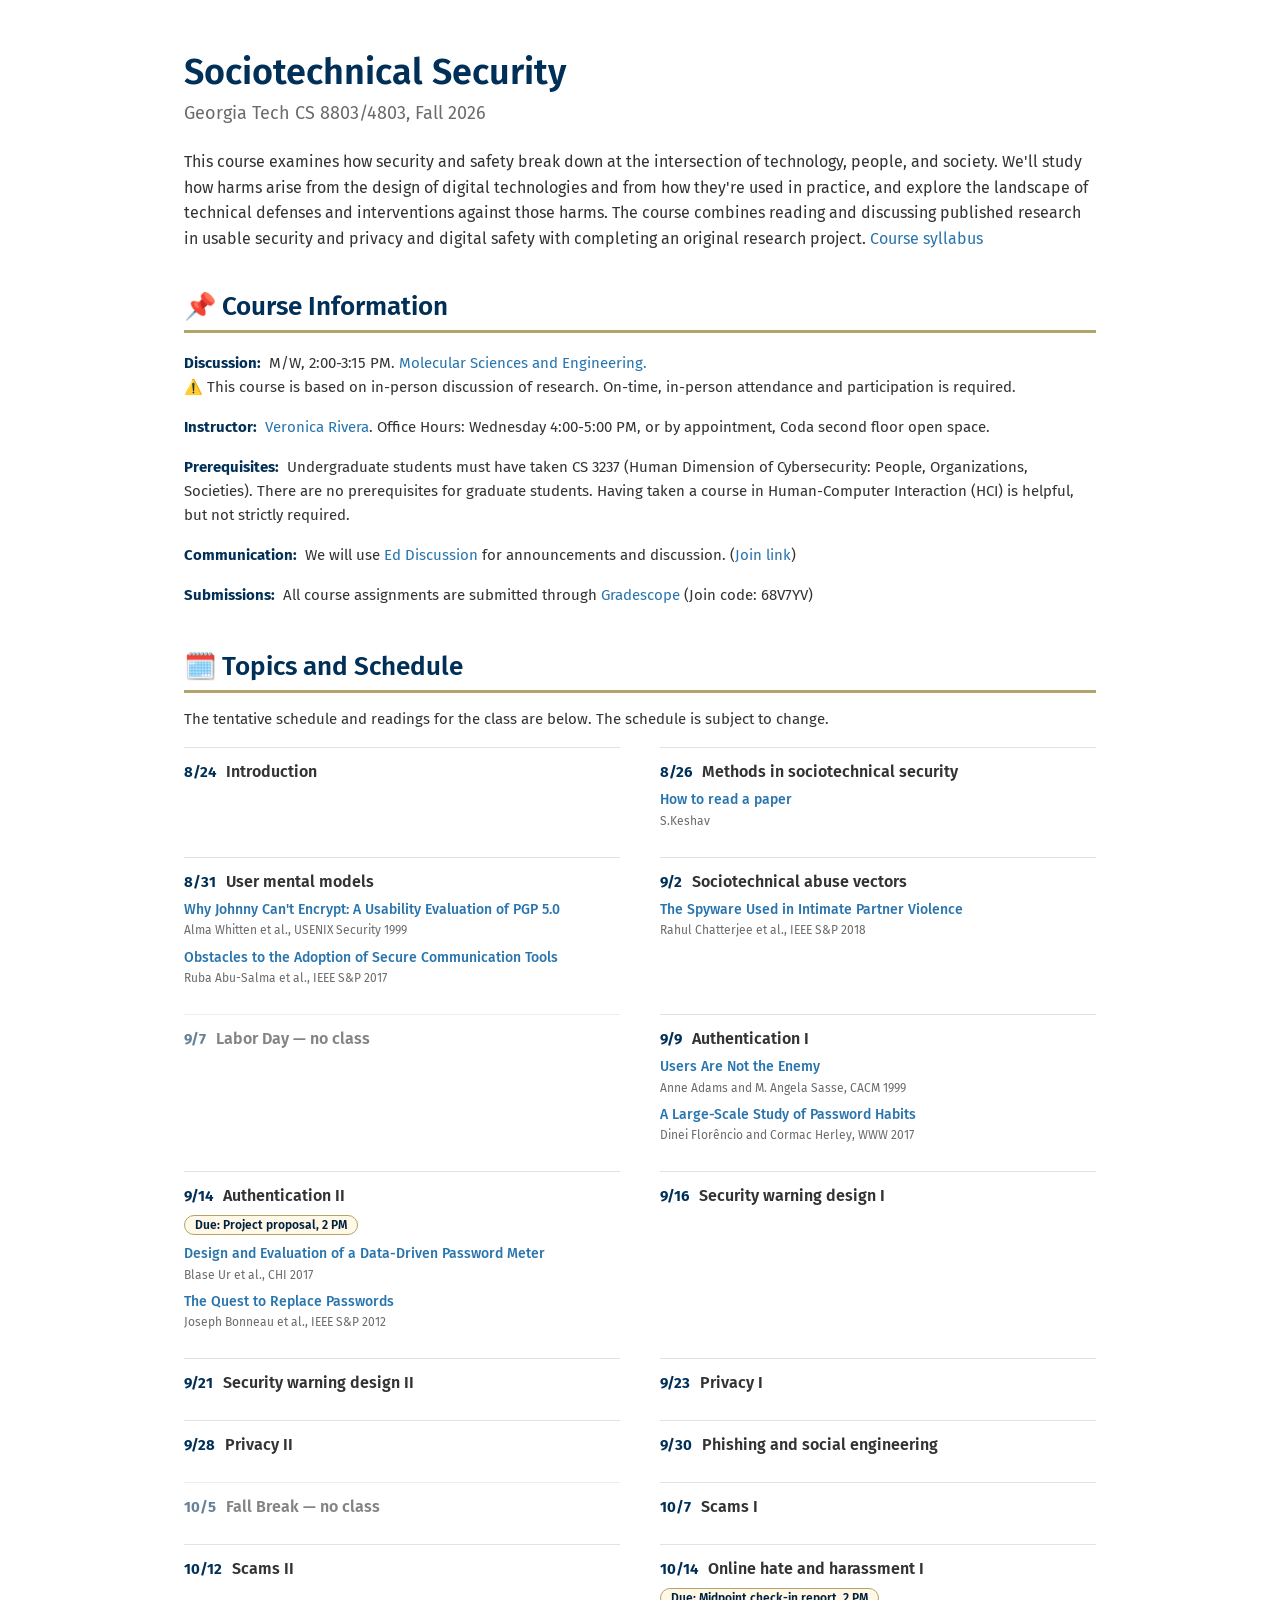
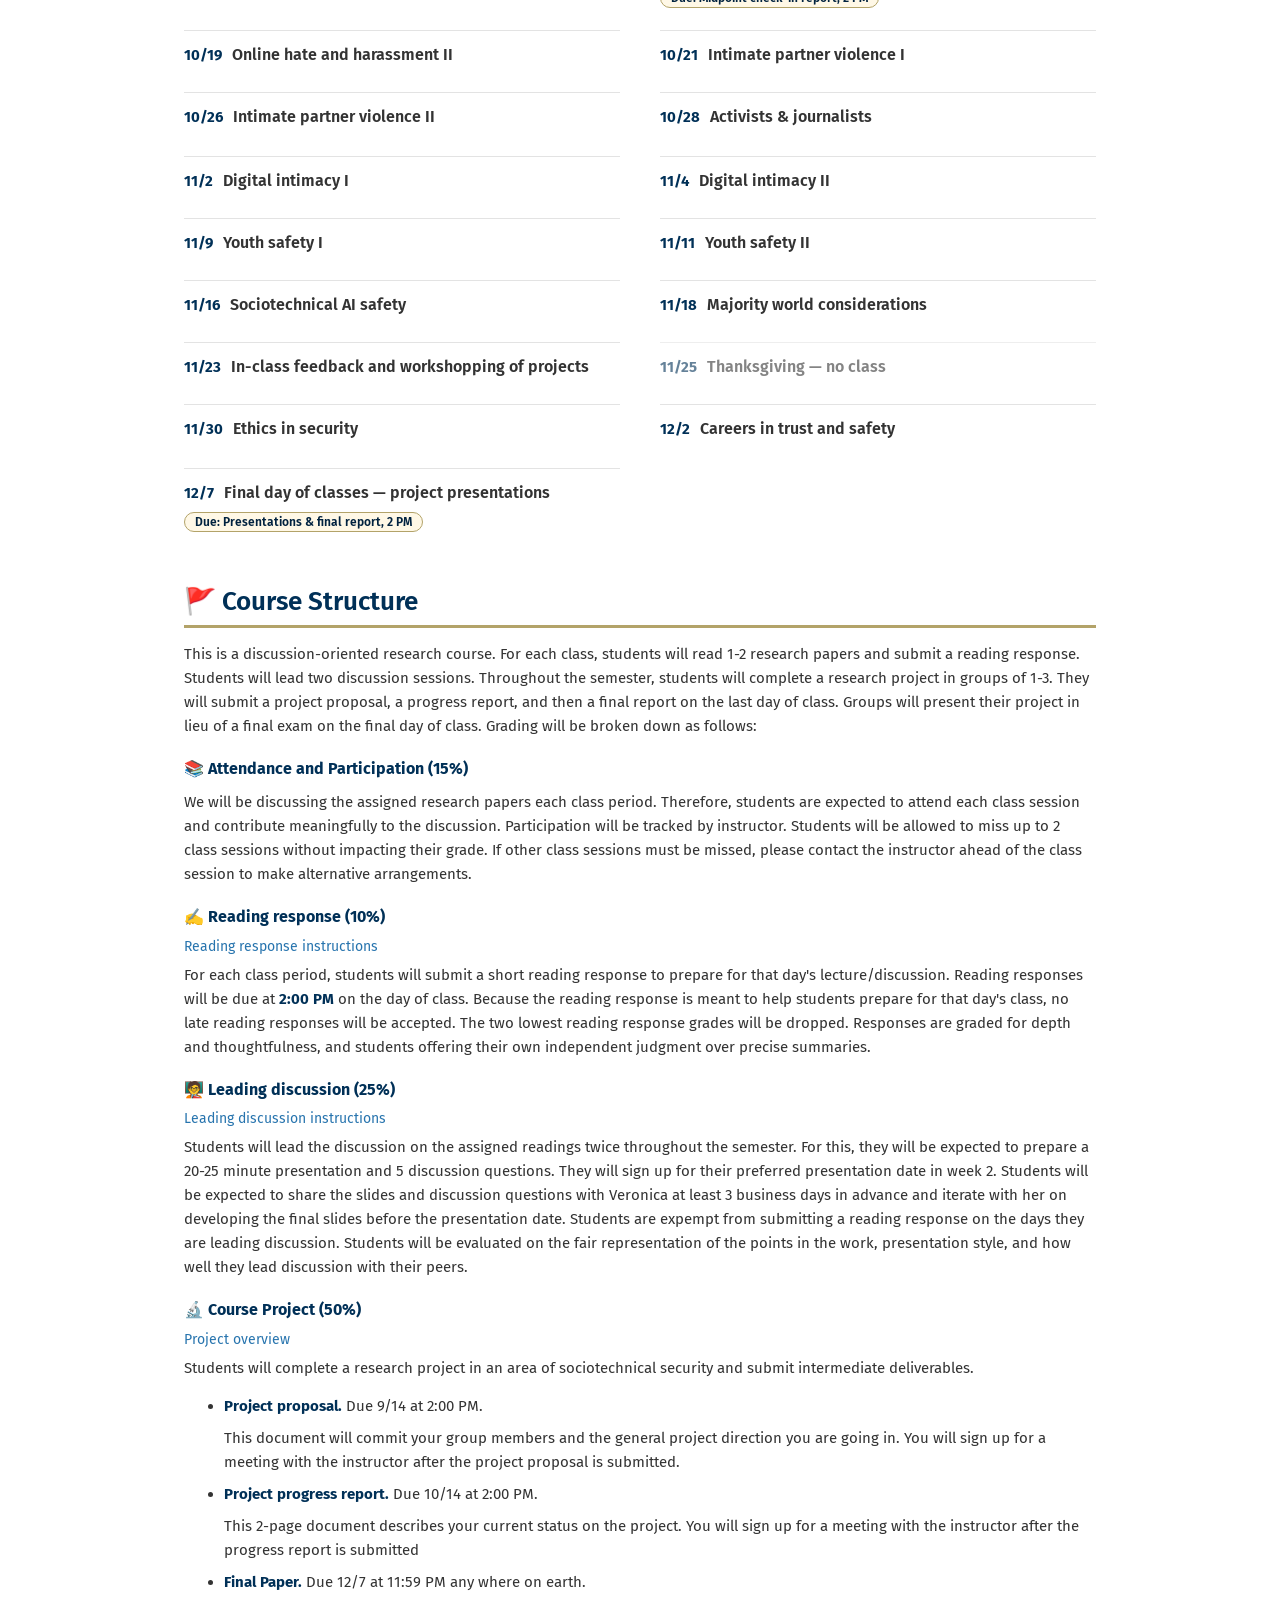
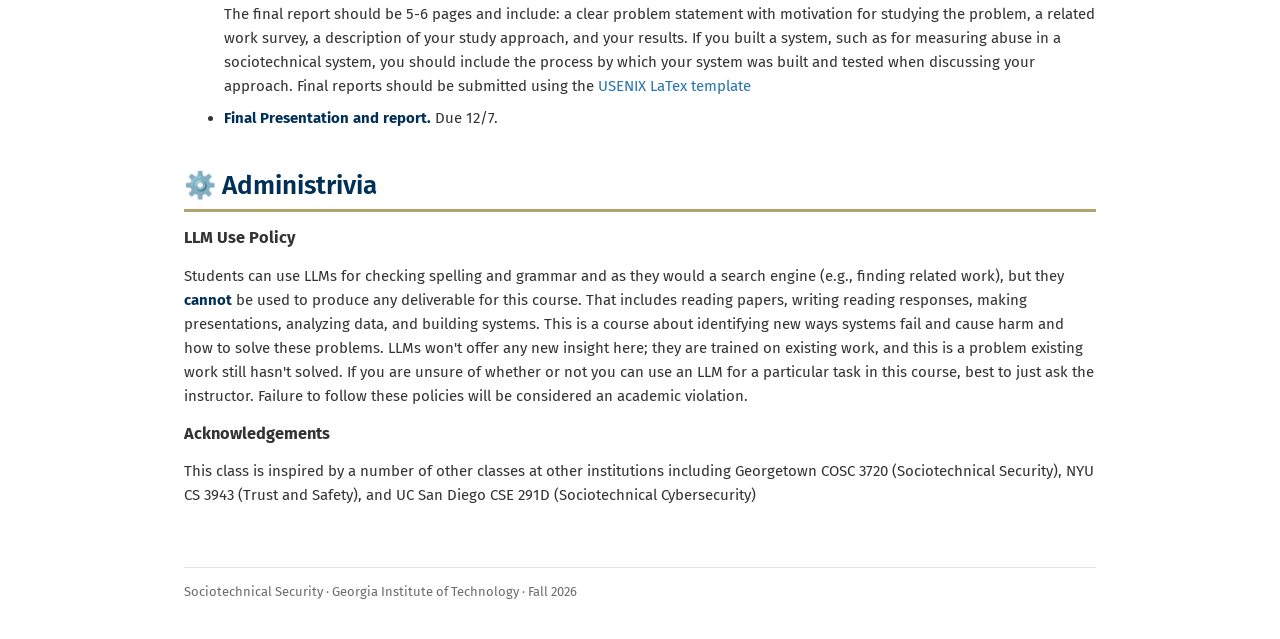
==== index.html @ b1b6f437 "links to resources, initial readings, course logistics" ====
<!DOCTYPE html>
<!--
  Sociotechnical Security — course site
  Layout/structure modeled on https://cs356.stanford.edu, restyled with
  Georgia Tech's navy/gold palette (see css/style.css :root variables).

  This file is meant to be hand-edited. Search for "EDIT ME" comments
  to find the placeholder spots (instructor info, grading breakdown,
  administrivia) that still need real course details.
-->
<html lang="en">
<head>
  <meta charset="utf-8">
  <meta name="viewport" content="width=device-width, initial-scale=1, shrink-to-fit=no">
  <link rel="preconnect" href="https://fonts.googleapis.com">
  <link href="https://fonts.googleapis.com/css?family=Fira+Sans:300,400,500,600,700" rel="stylesheet">
  <link rel="stylesheet" href="css/style.css">
  <title>Sociotechnical Security</title>
</head>
<body>
  <div class="container">

    <h1>Sociotechnical Security</h1>
    <h3 class="subtitle"><!-- EDIT ME: course number / term / institution -->Georgia Tech CS 8803/4803, Fall 2026</h3>

    <p class="intro">
      This course examines how security and safety break down at the intersection of technology, people, and society. We'll study how harms arise from the design of digital technologies and from how they're used in practice, and explore the landscape of technical defenses and interventions against those harms. The course combines reading and discussing published research in usable security and privacy and digital safety with completing an original research project. <a href = "resources/F26 CS 8803 Syllabus.pdf">Course syllabus</a>
      <!-- EDIT ME: rewrite this paragraph to match your course description -->
    </p>

    <h2>📌 Course Information</h2>

    <p class="info-row">
      <b>Discussion:</b> M/W, 2:00-3:15 PM. <a href = "https://maps.app.goo.gl/vMmNaXP76M4TXTRg6">Molecular Sciences and Engineering.</a>
      <br>⚠️ This course is based on in-person discussion of research.
      On-time, in-person attendance and participation is required.
    </p>

    <p class="info-row">
      <b>Instructor:</b> <!-- EDIT ME --> <a href = "https://vrivera2017.github.io/">Veronica Rivera</a>.
      Office Hours: Wednesday 4:00-5:00 PM, or by appointment, Coda second floor open space.
    </p>

    <!--<p class="info-row">
      <b>Course Assistant:</b> Name. Office hours by appointment.
    </p>-->

    <p class="info-row">
      <b>Prerequisites:</b>
      <!-- EDIT ME -->
      Undergraduate students must have taken CS 3237 (Human Dimension of Cybersecurity: People, Organizations, Societies). There are no prerequisites for graduate students. Having taken a course in Human-Computer Interaction (HCI) is helpful, but not strictly required.
    </p>

    <p class="info-row">
      <b>Communication:</b>
      <!-- EDIT ME -->
      We will use <a href = "https://edstem.org/us/courses/102980/discussion">Ed Discussion</a> for announcements and discussion. (<a href = "https://edstem.org/us/join/jvrPr5">Join link</a>)
    </p>

    <p class="info-row">
      <b>Submissions:</b>
      <!-- EDIT ME -->
      All course assignments are submitted through <a href = "https://www.gradescope.com/courses/1365210">Gradescope</a> (Join code: 68V7YV)
    </p>

    <h2>🗓️ Topics and Schedule</h2>
    <p>The tentative schedule and readings for the class are below. The schedule is subject to change.</p>

    <div class="schedule">

      <div class="day">
        <div class="day-header">
          <span class="day-date">8/24</span>
          <span class="day-topic">Introduction</span>
        </div>
      </div>

      <div class="day">
        <div class="day-header">
          <span class="day-date">8/26</span>
          <span class="day-topic">Methods in sociotechnical security</span>
        </div>
        <div class="reading">
          <p class="reading-title"><a href="https://web.stanford.edu/class/ee384m/Handouts/HowtoReadPaper.pdf">How to read a paper</a></p>
          <p class="reading-cite">S.Keshav</p>
        </div>
      </div>

      <div class="day">
        <div class="day-header">
          <span class="day-date">8/31</span>
          <span class="day-topic">User mental models</span>
        </div>
        <div class="reading">
          <p class="reading-title"><a href = "https://www.usenix.org/legacy/events/sec99/full_papers/whitten/whitten_html/index.html">Why Johnny Can't Encrypt: A Usability Evaluation of PGP 5.0</a></p>
          <p class="reading-cite">Alma Whitten et al., USENIX Security 1999</p>
          <p class="reading-title"><a href="https://drive.google.com/file/d/1Dnenh4H2MJo-rdYOxteq2XGMi3TYXBfo/view?usp=drive_link">Obstacles to the Adoption of Secure Communication Tools</a></p>
          <p class="reading-cite">Ruba Abu-Salma et al., IEEE S&amp;P 2017</p>
          <!-- <p class="reading-title">Digital Technologies and Intimate Partner Violence: A Qualitative Analysis with Multiple Stakeholders</p>
          <p class="reading-cite">Diana Freed et al., CSCW 2017</p>
          <p class="reading-title">The Spyware Used in Intimate Partner Violence</p>
          <p class="reading-cite">Rahul Chatterjee et al., IEEE S&amp;P 2018</p> -->
        </div>
      </div>

      <div class="day">
        <div class="day-header">
          <span class="day-date">9/2</span>
          <span class="day-topic">Sociotechnical abuse vectors</span>
        </div>
        <div class="reading">
          <p class="reading-title"><a href="https://pages.cs.wisc.edu/~chatterjee/papers/oakland18-ipvspyware.pdf">The Spyware Used in Intimate Partner Violence</a></p>
          <p class="reading-cite">Rahul Chatterjee et al., IEEE S&amp;P 2018</p>
          <!-- <p class="reading-title"><span class="optional-tag">Optional</span>Digital Technologies and Intimate Partner Violence: A Qualitative Analysis with Multiple Stakeholders</p>
          <p class="reading-cite">Diana Freed et al., CSCW 2017</p>
          <p class="reading-title"><span class="optional-tag">Optional</span>Placeholder Paper Title Goes Here</p>
          <p class="reading-cite">Author et al., Venue Year</p> -->
        </div>
      </div>

      <div class="day no-class">
        <div class="day-header">
          <span class="day-date">9/7</span>
          <span class="day-topic">Labor Day — no class</span>
        </div>
      </div>

      <div class="day">
        <div class="day-header">
          <span class="day-date">9/9</span>
          <span class="day-topic">Authentication I</span>
        </div>
        <div class="reading">
          <p class="reading-title"><a href="https://discovery.ucl.ac.uk/id/eprint/20247/2/CACM%20FINAL.pdf">Users Are Not the Enemy</a></p>
          <p class="reading-cite">Anne Adams and M. Angela Sasse, CACM 1999</p>
          <p class="reading-title"><a href="https://drive.google.com/file/d/1KPTKxH3aS5FQrpQNEjyBHMF7d9QQlbf6/view?usp=sharing">A Large-Scale Study of Password Habits</a></p>
          <p class="reading-cite">Dinei Florêncio and Cormac Herley, WWW 2017</p>
        </div>
      </div>

      <div class="day">
        <div class="day-header">
          <span class="day-date">9/14</span>
          <span class="day-topic">Authentication II</span>
        </div>
        <span class="day-due">Due: Project proposal, 2 PM</span>
        <div class="reading">
          <p class="reading-title"><a href="https://drive.google.com/file/d/1sx40F_p-o_2YEDMJNhZ9s20k1vQdvZSP/view?usp=drive_link">Design and Evaluation of a Data-Driven Password Meter</a></p>
          <p class="reading-cite">Blase Ur et al., CHI 2017</p>
          <p class="reading-title"><a href="https://www.cl.cam.ac.uk/~fms27/papers/2012-BonneauHerOorSta-password.pdf">The Quest to Replace Passwords</a></p>
          <p class="reading-cite">Joseph Bonneau et al., IEEE S&amp;P 2012</p>
        </div>
      </div>

      <div class="day">
        <div class="day-header">
          <span class="day-date">9/16</span>
          <span class="day-topic">Security warning design I</span>
        </div>
      </div>

      <div class="day">
        <div class="day-header">
          <span class="day-date">9/21</span>
          <span class="day-topic">Security warning design II</span>
        </div>
      </div>

      <div class="day">
        <div class="day-header">
          <span class="day-date">9/23</span>
          <span class="day-topic">Privacy I</span>
        </div>
      </div>

      <div class="day">
        <div class="day-header">
          <span class="day-date">9/28</span>
          <span class="day-topic">Privacy II</span>
        </div>
      </div>

      <div class="day">
        <div class="day-header">
          <span class="day-date">9/30</span>
          <span class="day-topic">Phishing and social engineering</span>
        </div>
      </div>

      <div class="day no-class">
        <div class="day-header">
          <span class="day-date">10/5</span>
          <span class="day-topic">Fall Break — no class</span>
        </div>
      </div>

      <div class="day">
        <div class="day-header">
          <span class="day-date">10/7</span>
          <span class="day-topic">Scams I</span>
        </div>
      </div>

      <div class="day">
        <div class="day-header">
          <span class="day-date">10/12</span>
          <span class="day-topic">Scams II</span>
        </div>
      </div>

      <div class="day">
        <div class="day-header">
          <span class="day-date">10/14</span>
          <span class="day-topic">Online hate and harassment I</span>
        </div>
        <span class="day-due">Due: Midpoint check-in report, 2 PM</span>
      </div>

      <div class="day">
        <div class="day-header">
          <span class="day-date">10/19</span>
          <span class="day-topic">Online hate and harassment II</span>
        </div>
      </div>

      <div class="day">
        <div class="day-header">
          <span class="day-date">10/21</span>
          <span class="day-topic">Intimate partner violence I</span>
        </div>
      </div>

      <div class="day">
        <div class="day-header">
          <span class="day-date">10/26</span>
          <span class="day-topic">Intimate partner violence II</span>
        </div>
      </div>

      <div class="day">
        <div class="day-header">
          <span class="day-date">10/28</span>
          <span class="day-topic">Activists &amp; journalists</span>
        </div>
        <div class="reading">
          <!-- <p class="reading-title">Defensive Technology Use by Political Activists During the Sudanese Revolution</p>
          <p class="reading-cite">Alaa Daffalla et al., IEEE S&amp;P 2021</p> -->
        </div>
      </div>

      <div class="day">
        <div class="day-header">
          <span class="day-date">11/2</span>
          <span class="day-topic">Digital intimacy I</span>
        </div>
      </div>

      <div class="day">
        <div class="day-header">
          <span class="day-date">11/4</span>
          <span class="day-topic">Digital intimacy II</span>
        </div>
      </div>

      <div class="day">
        <div class="day-header">
          <span class="day-date">11/9</span>
          <span class="day-topic">Youth safety I</span>
        </div>
      </div>

      <div class="day">
        <div class="day-header">
          <span class="day-date">11/11</span>
          <span class="day-topic">Youth safety II</span>
        </div>
      </div>

      <div class="day">
        <div class="day-header">
          <span class="day-date">11/16</span>
          <span class="day-topic">Sociotechnical AI safety</span>
        </div>
      </div>

      <div class="day">
        <div class="day-header">
          <span class="day-date">11/18</span>
          <span class="day-topic">Majority world considerations</span>
        </div>
      </div>

      <div class="day">
        <div class="day-header">
          <span class="day-date">11/23</span>
          <span class="day-topic">In-class feedback and workshopping of projects</span>
        </div>
      </div>

      <div class="day no-class">
        <div class="day-header">
          <span class="day-date">11/25</span>
          <span class="day-topic">Thanksgiving — no class</span>
        </div>
      </div>

      <div class="day">
        <div class="day-header">
          <span class="day-date">11/30</span>
          <span class="day-topic">Ethics in security</span>
        </div>
        <div class="reading">
          <!-- <p class="reading-title">SoK: Safer Digital-Safety Research Involving At-Risk Users</p>
          <p class="reading-cite">IEEE S&amp;P 2024</p> -->
        </div>
      </div>

      <div class="day">
        <div class="day-header">
          <span class="day-date">12/2</span>
          <span class="day-topic">Careers in trust and safety</span>
        </div>
        <!-- <p class="reading-cite">Guest discussion: Reddit moderators, academics, who does what, and career paths in this space.</p> -->
      </div>

      <div class="day">
        <div class="day-header">
          <span class="day-date">12/7</span>
          <span class="day-topic">Final day of classes — project presentations</span>
        </div>
        <span class="day-due">Due: Presentations & final report, 2 PM</span>
      </div>

    </div>

    <h2>🚩 Course Structure</h2>

    <p>
    This is a discussion-oriented research course. For each class, students will read 1-2 research papers and submit a reading response. Students will lead two discussion sessions.  
      
    Throughout the semester, students will complete a research project in groups of 1-3. They will submit a project proposal, a progress report, and then a final report on the last day of class. Groups will present their project in lieu of a final exam on the final day of class. Grading will be broken down as follows: 
    </p>

    <p class="grading-item"><b>📚 Attendance and Participation (15%)</b></p>
    <p>
      We will be discussing the assigned research papers each class period. Therefore, students are expected to attend each class session and contribute meaningfully to the discussion. Participation will be tracked by instructor. Students will be allowed to miss up to 2 class sessions without impacting their grade. If other class sessions must be missed, please contact the instructor ahead of the class session to make alternative arrangements. 
    </p>

    <p class="grading-item"><b>✍️ Reading response (10%)</b></p>
    <a href = "resources/F26 CS 8803 Response.pdf">Reading response instructions</a>
    <p>
    For each class period, students will submit a short reading response to prepare for that day's lecture/discussion. Reading responses will be due at <b>2:00 PM</b> on the day of class. Because the reading response is meant to help students prepare for that day's class, no late reading responses will be accepted. The two lowest reading response grades will be dropped. Responses are graded for depth and thoughtfulness, and students offering their own independent judgment over precise summaries.
    </p>

    <p class="grading-item"><b>🧑‍🏫 Leading discussion (25%)</b></p>
    <a href = "resources/F26 CS 8803 Leading Discussion.pdf">Leading discussion instructions</a>
    <p>
      Students will lead the discussion on the assigned readings twice throughout the semester. For this, they will be expected to prepare a 20-25 minute presentation and 5 discussion questions. They will sign up for their preferred presentation date in week 2. Students will be expected to share the slides and discussion questions with Veronica at least 3 business days in advance and iterate with her on developing the final slides before the presentation date. Students are expempt from submitting a reading response on the days they are leading discussion. Students will be evaluated on the fair representation of the points in the work, presentation style, and how well they lead discussion with their peers.
    </p>

    <p class="grading-item"><b>🔬 Course Project (50%)</b></p>
    <a href = "resources/F26 CS 8803 Project Overview.pdf">Project overview</a>
    <p>
      Students will complete a research project in an area of sociotechnical security and submit intermediate deliverables. 
    </p>
    <ul>
      <li><b>Project proposal.</b> Due 9/14 at 2:00 PM.</li> <p>This document will commit your group members and the general project direction you are going in. You will sign up for a meeting with the instructor after the project proposal is submitted.</p>
      <li><b>Project progress report.</b> Due 10/14 at 2:00 PM.</li> <p>This 2-page document describes your current status on the project. You will sign up for a meeting with the instructor after the progress report is submitted</p>
      <li><b>Final Paper.</b> Due 12/7 at 11:59 PM any where on earth.</li> <p>The final report should be 5-6 pages and include: a clear problem statement with motivation for studying the problem, a related work survey, a description of your study approach, and your results. If you built a system, such as for measuring abuse in a sociotechnical system, you should include the process by which your system was built and tested when discussing your approach. Final reports should be submitted using the <a href = "https://www.usenix.org/conferences/author-resources/paper-templates">USENIX LaTex template</a></p>
      <li><b>Final Presentation and report.</b> Due 12/7.</li>

    </ul>

    <h2>⚙️ Administrivia</h2>

    <h3>LLM Use Policy</h3>
    <p>
     Students can use LLMs for checking spelling and grammar and as they would a search engine (e.g., finding related work), but they <b>cannot</b> be used to produce any deliverable for this course. That includes reading papers, writing reading responses, making presentations, analyzing data, and building systems. This is a course about identifying new ways systems fail and cause harm and how to solve these problems. LLMs won't offer any new insight here; they are trained on existing work, and this is a problem existing work still hasn't solved. If you are unsure of whether or not you can use an LLM for a particular task in this course, best to just ask the instructor. Failure to follow these policies will be considered an academic violation. 
    </p>
    <h3>Acknowledgements</h3>
    <p>
    This class is inspired by a number of other classes at other institutions including Georgetown COSC 3720 (Sociotechnical Security), NYU CS 3943 (Trust and Safety), and UC San Diego CSE 291D (Sociotechnical Cybersecurity)
    </p>

    <footer>
      <!-- EDIT ME -->
      Sociotechnical Security &middot; Georgia Institute of Technology &middot; Fall 2026
    </footer>

  </div>
</body>
</html>
---- css/style.css ----
/* =========================================================================
   Sociotechnical Security — course site stylesheet
   Structure mirrors https://cs356.stanford.edu (Fira Sans, simple 2-col
   schedule grid). Colors follow Georgia Tech's brand palette instead of
   Stanford Cardinal.

   EDIT ME: everything you're likely to want to tweak is a CSS variable
   below in :root. Change a value there and it updates everywhere.
   ========================================================================= */

:root {
  /* --- Georgia Tech brand colors ---------------------------------------
     Official GT palette: Tech Gold #B3A369, Navy Blue #003057.
     https://brand.gatech.edu/our-look/colors                            */
  --gt-navy: #003057;
  --gt-navy-dark: #00223f;
  --gt-gold: #B3A369;
  --gt-gold-dark: #857a52;

  /* --- Semantic colors (change these to re-theme the whole site) ------ */
  --color-heading: var(--gt-navy);
  --color-subheading: #6b6b6b;
  --color-body: #333333;
  --color-muted: #6b6b6b;
  --color-link: #2774AE; 
  --color-link-hover: var(--gt-gold-dark);
  --color-accent: var(--gt-gold);
  --color-border: #e3e3e3;
  --color-background: #ffffff;
  --color-pill-bg: #fff8e6;
  --color-pill-border: var(--gt-gold);
  --color-pill-text: var(--gt-navy-dark);

  /* --- Typography -------------------------------------------------------
     Swap the font-family here to change it site-wide.                   */
  --font-main: 'Fira Sans', -apple-system, BlinkMacSystemFont, 'Segoe UI', Helvetica, Arial, sans-serif;

  /* --- Layout ----------------------------------------------------------- */
  --page-max-width: 960px;
  --page-padding: 24px;
}

* {
  box-sizing: border-box;
}

html {
  scroll-behavior: smooth;
}

body {
  margin: 0;
  padding: 0;
  font-family: var(--font-main);
  font-weight: 400;
  font-size: 14px;
  color: var(--color-body);
  background: var(--color-background);
}

.container {
  max-width: var(--page-max-width);
  margin: 0 auto;
  padding: 0 var(--page-padding);
}

/* --- Header ------------------------------------------------------------ */

h1 {
  font-family: var(--font-main);
  font-weight: 600;
  font-size: 36px;
  color: var(--color-heading);
  margin: 50px 0 0 0;
}

h3.subtitle {
  font-family: var(--font-main);
  font-weight: 400;
  font-size: 18px;
  color: var(--color-subheading);
  margin: 8px 0 25px 0;
}

.intro {
  font-size: 16px;
  line-height: 1.6;
  margin-bottom: 8px;
}

/* --- Section headings ---------------------------------------------------
   The colored rule under each h2 is the easiest visual "brand" element to
   restyle — change --color-accent above to change it everywhere.        */

h2 {
  font-family: var(--font-main);
  font-weight: 600;
  font-size: 26px;
  color: var(--color-heading);
  margin-top: 40px;
  margin-bottom: 14px;
  padding-bottom: 8px;
  border-bottom: 3px solid var(--color-accent);
}

/* --- Body text ----------------------------------------------------------- */

p {
  font-family: var(--font-main);
  font-weight: 400;
  font-size: 15px;
  line-height: 1.6;
  margin: 8px 0;
}

li {
  font-family: var(--font-main);
  font-weight: 400;
  font-size: 15px;
  line-height: 1.6;
  margin-bottom: 6px;
}

a {
  color: var(--color-link);
  text-decoration: none;
  border-bottom: 1px solid transparent;
}

a:hover {
  color: var(--color-link-hover);
  border-bottom-color: currentColor;
}

b, strong {
  color: var(--color-heading);
}

tt, code {
  background: #f4f4f4;
  padding: 2px 6px;
  border-radius: 3px;
  font-size: 14px;
}

/* --- Course info key/value rows ----------------------------------------- */

.info-row {
  padding: 4px 0;
}

.info-row b {
  margin-right: 4px;
}

.warning {
  color: var(--gt-navy-dark);
  font-weight: 500;
}

/* --- Topics & schedule grid ---------------------------------------------
   Two cards per row on wide screens, one per row on narrow screens.
   Each .day is one class session.                                       */

.schedule {
  display: grid;
  grid-template-columns: 1fr 1fr;
  gap: 8px 40px;
  margin-top: 16px;
}

.day {
  padding: 14px 0;
  border-top: 1px solid var(--color-border);
}

.day.no-class {
  opacity: 0.6;
}

.day-header {
  display: flex;
  align-items: baseline;
  gap: 10px;
  flex-wrap: wrap;
  margin-bottom: 6px;
}

.day-date {
  font-family: var(--font-main);
  font-weight: 700;
  font-size: 15px;
  color: var(--color-heading);
  white-space: nowrap;
}

.day-topic {
  font-family: var(--font-main);
  font-weight: 600;
  font-size: 16px;
  color: var(--color-body);
}

.day-due {
  display: inline-block;
  margin-top: 4px;
  padding: 2px 10px;
  font-size: 12px;
  font-weight: 600;
  color: var(--color-pill-text);
  background: var(--color-pill-bg);
  border: 1px solid var(--color-pill-border);
  border-radius: 999px;
}

.reading {
  margin-top: 8px;
}

.reading-title {
  font-family: var(--font-main);
  font-weight: 500;
  font-size: 14px;
  margin: 6px 0 0 0;
  color: var(--color-body);
}

.reading-cite {
  font-size: 12px;
  color: var(--color-muted);
  margin: 0 0 4px 0;
}

.optional-tag {
  display: inline-block;
  font-size: 10px;
  font-weight: 700;
  text-transform: uppercase;
  letter-spacing: 0.05em;
  color: var(--color-muted);
  border: 1px solid var(--color-border);
  border-radius: 4px;
  padding: 1px 5px;
  margin-right: 6px;
  vertical-align: middle;
}

/* --- Grading breakdown list ----------------------------------------------- */

.grading-item {
  padding-top: 10px;
  font-size: 16px;
}

.grading-item b {
  color: var(--color-heading);
}

/* --- Footer --------------------------------------------------------------- */

footer {
  margin: 60px 0 40px 0;
  padding-top: 16px;
  border-top: 1px solid var(--color-border);
  font-size: 13px;
  color: var(--color-muted);
}

/* --- Responsive ------------------------------------------------------------ */

@media (max-width: 700px) {
  .schedule {
    grid-template-columns: 1fr;
  }

  h1 {
    font-size: 28px;
  }

  h2 {
    font-size: 22px;
  }
}
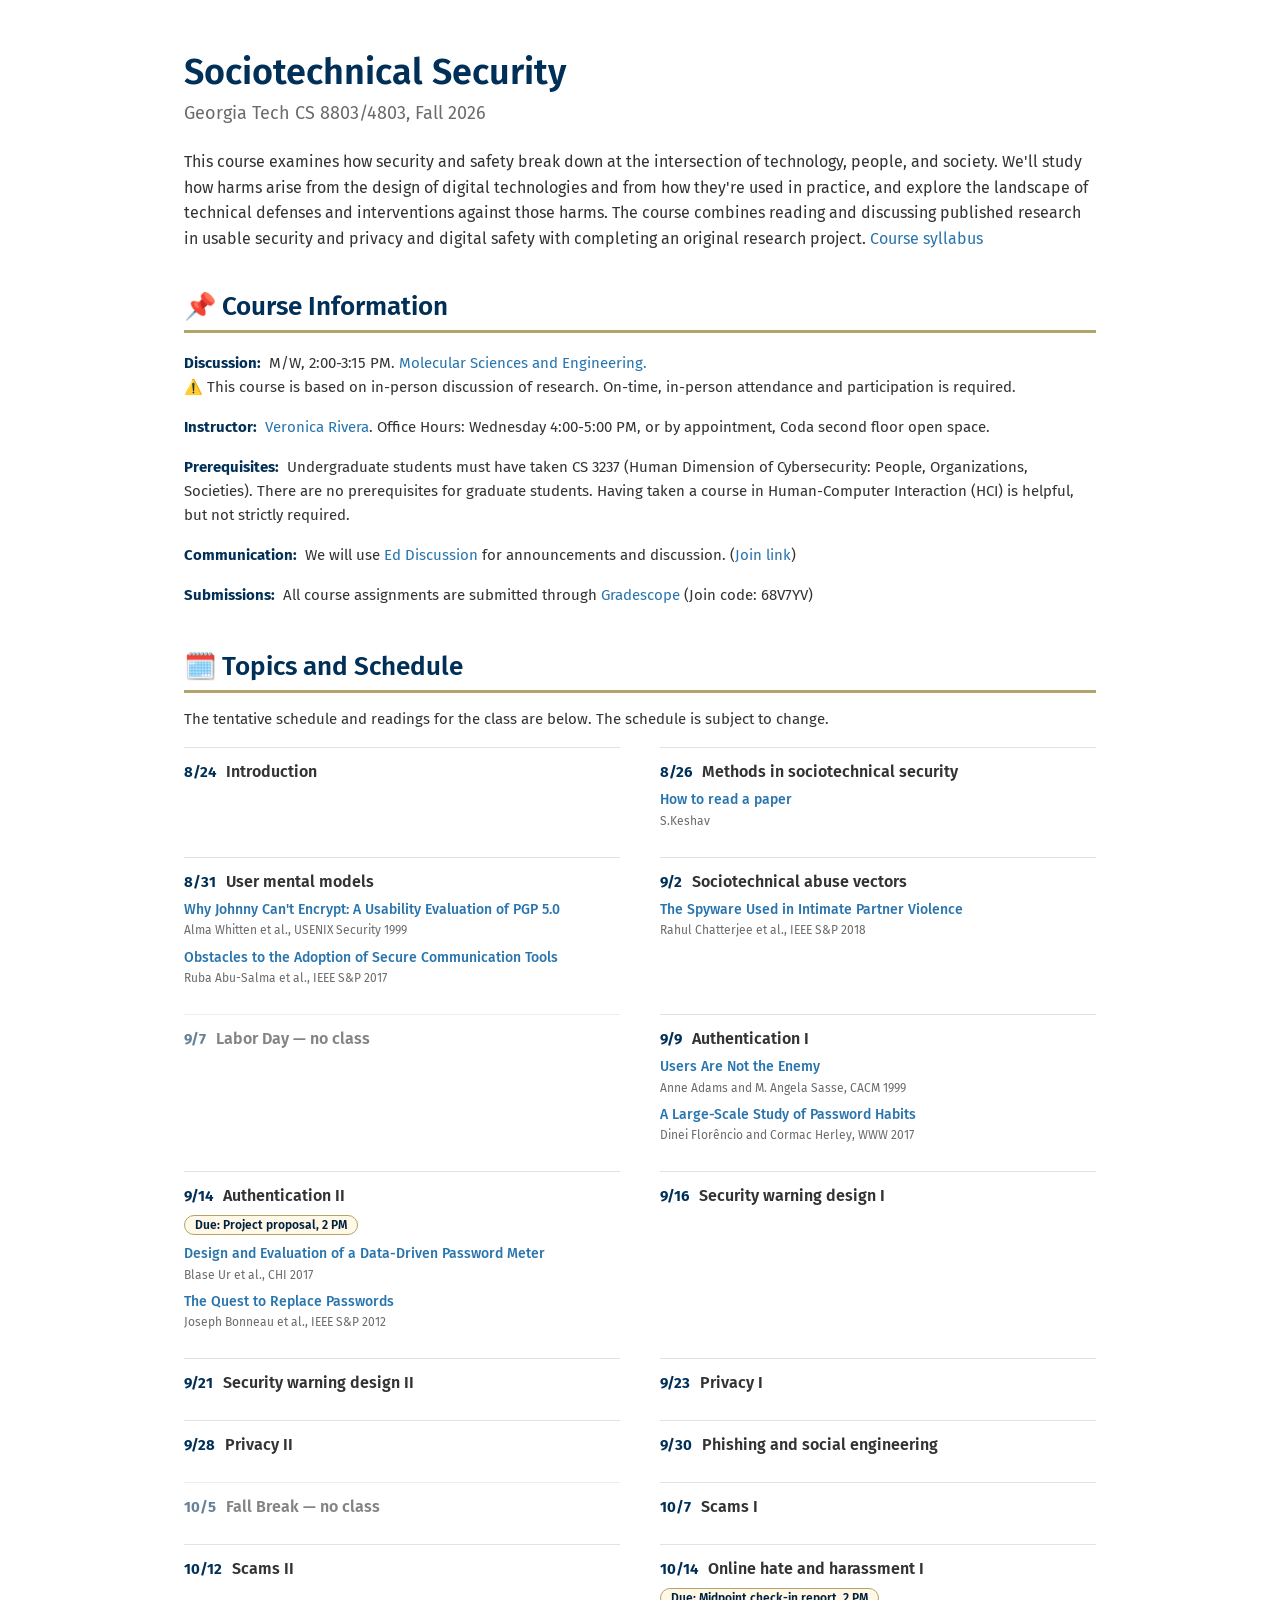
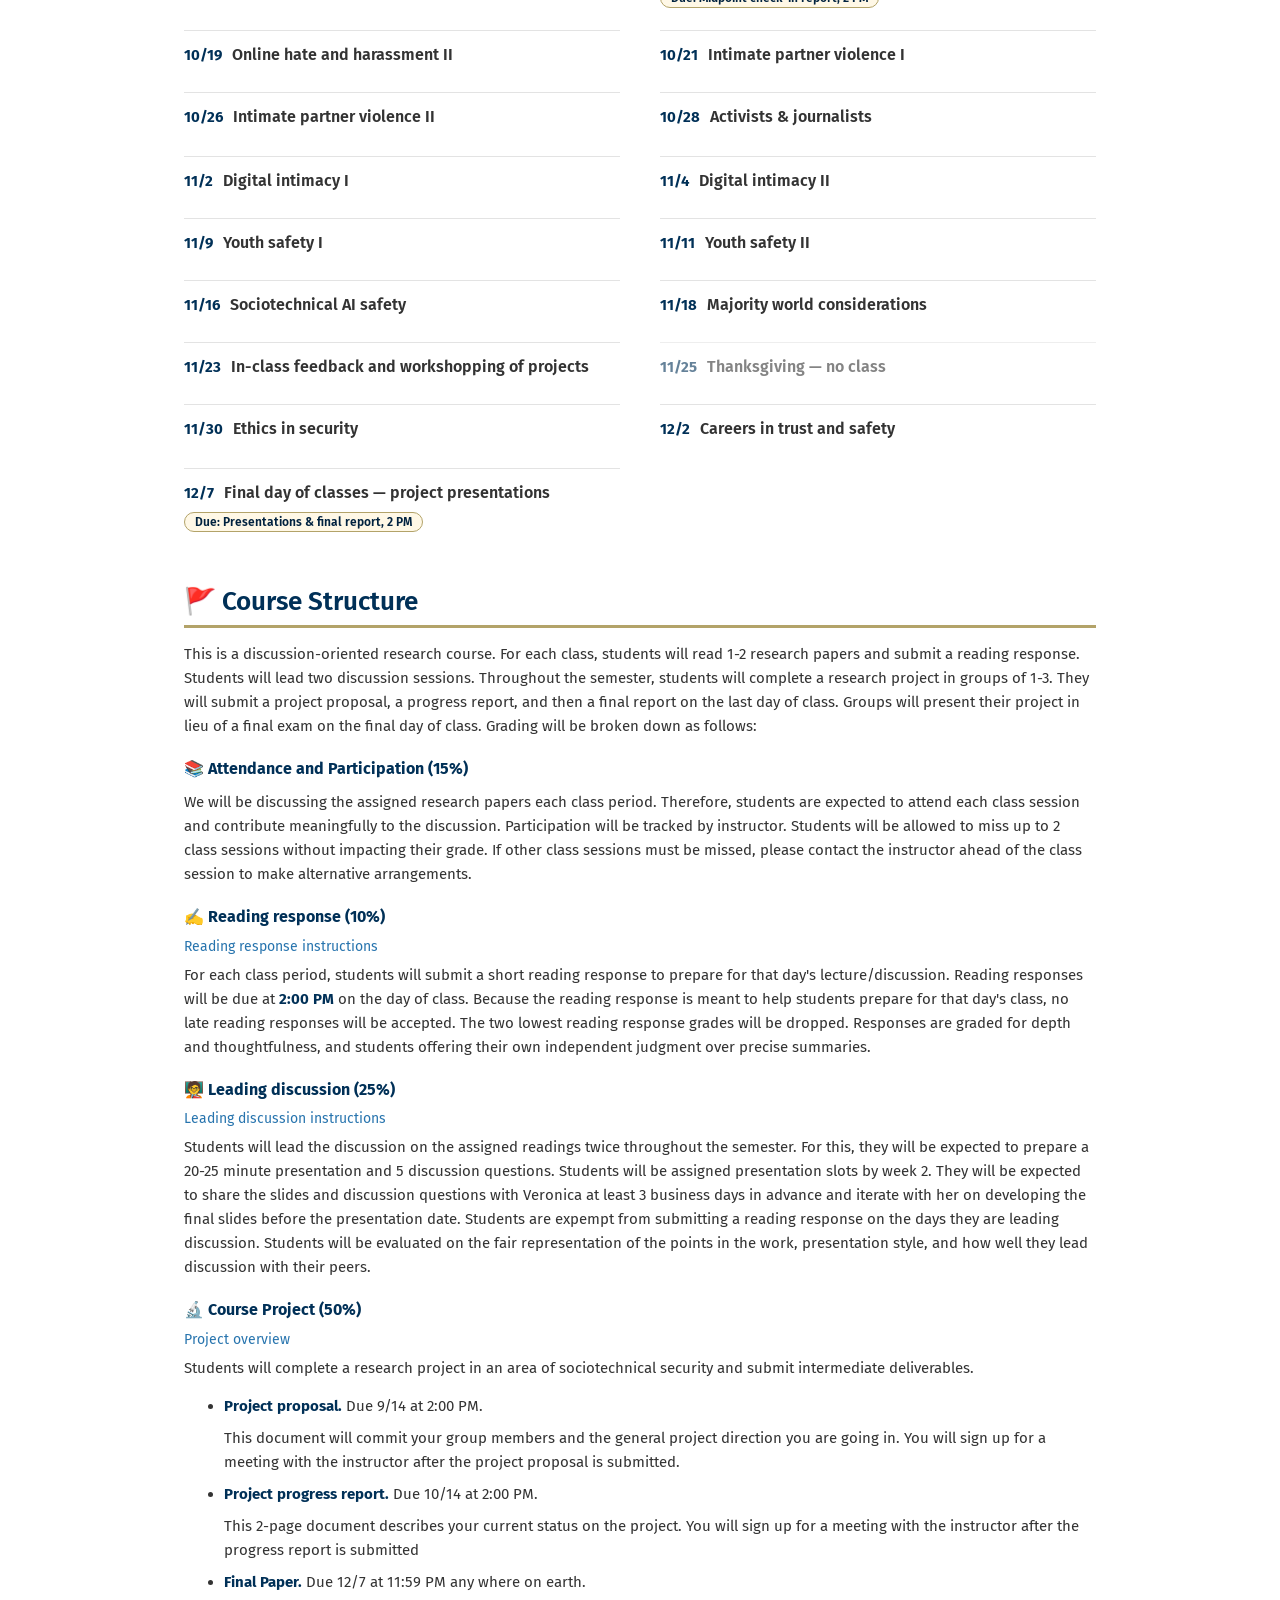
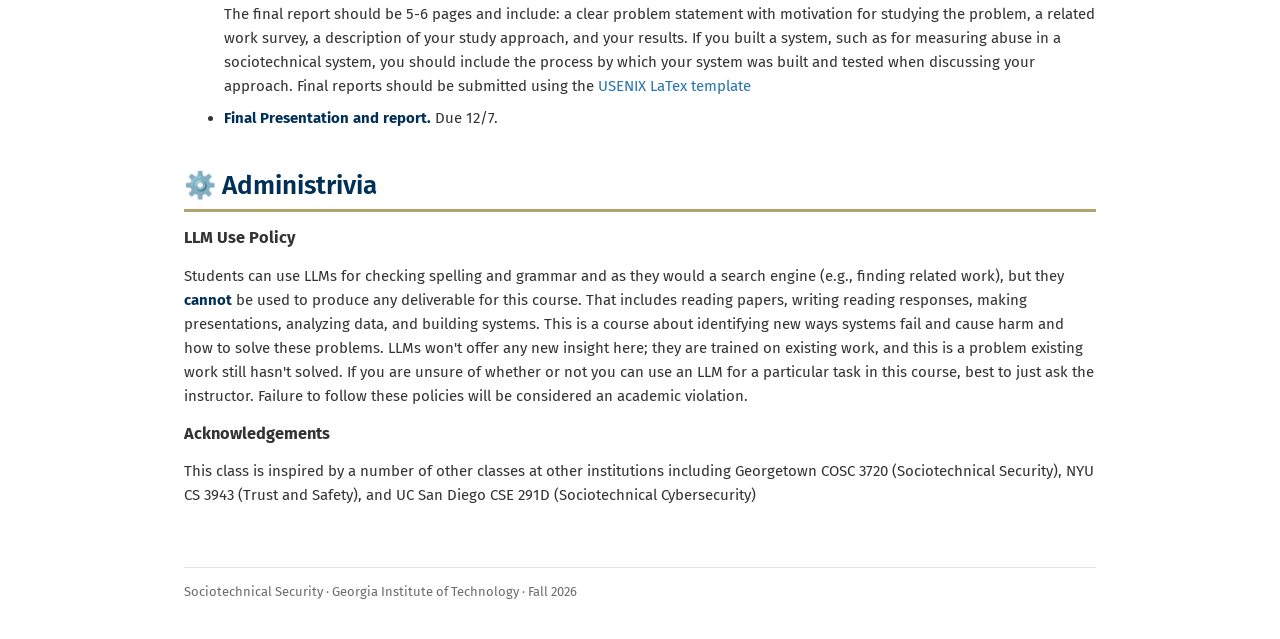
==== commit e337b05d: "leading discussion changes" ====
--- a/index.html
+++ b/index.html
@@ -355,7 +355,7 @@
     <p class="grading-item"><b>🧑‍🏫 Leading discussion (25%)</b></p>
     <a href = "resources/F26 CS 8803 Leading Discussion.pdf">Leading discussion instructions</a>
     <p>
-      Students will lead the discussion on the assigned readings twice throughout the semester. For this, they will be expected to prepare a 20-25 minute presentation and 5 discussion questions. They will sign up for their preferred presentation date in week 2. Students will be expected to share the slides and discussion questions with Veronica at least 3 business days in advance and iterate with her on developing the final slides before the presentation date. Students are expempt from submitting a reading response on the days they are leading discussion. Students will be evaluated on the fair representation of the points in the work, presentation style, and how well they lead discussion with their peers.
+      Students will lead the discussion on the assigned readings twice throughout the semester. For this, they will be expected to prepare a 20-25 minute presentation and 5 discussion questions. Students will be assigned presentation slots by week 2. They will be expected to share the slides and discussion questions with Veronica at least 3 business days in advance and iterate with her on developing the final slides before the presentation date. Students are expempt from submitting a reading response on the days they are leading discussion. Students will be evaluated on the fair representation of the points in the work, presentation style, and how well they lead discussion with their peers.
     </p>
 
     <p class="grading-item"><b>🔬 Course Project (50%)</b></p>
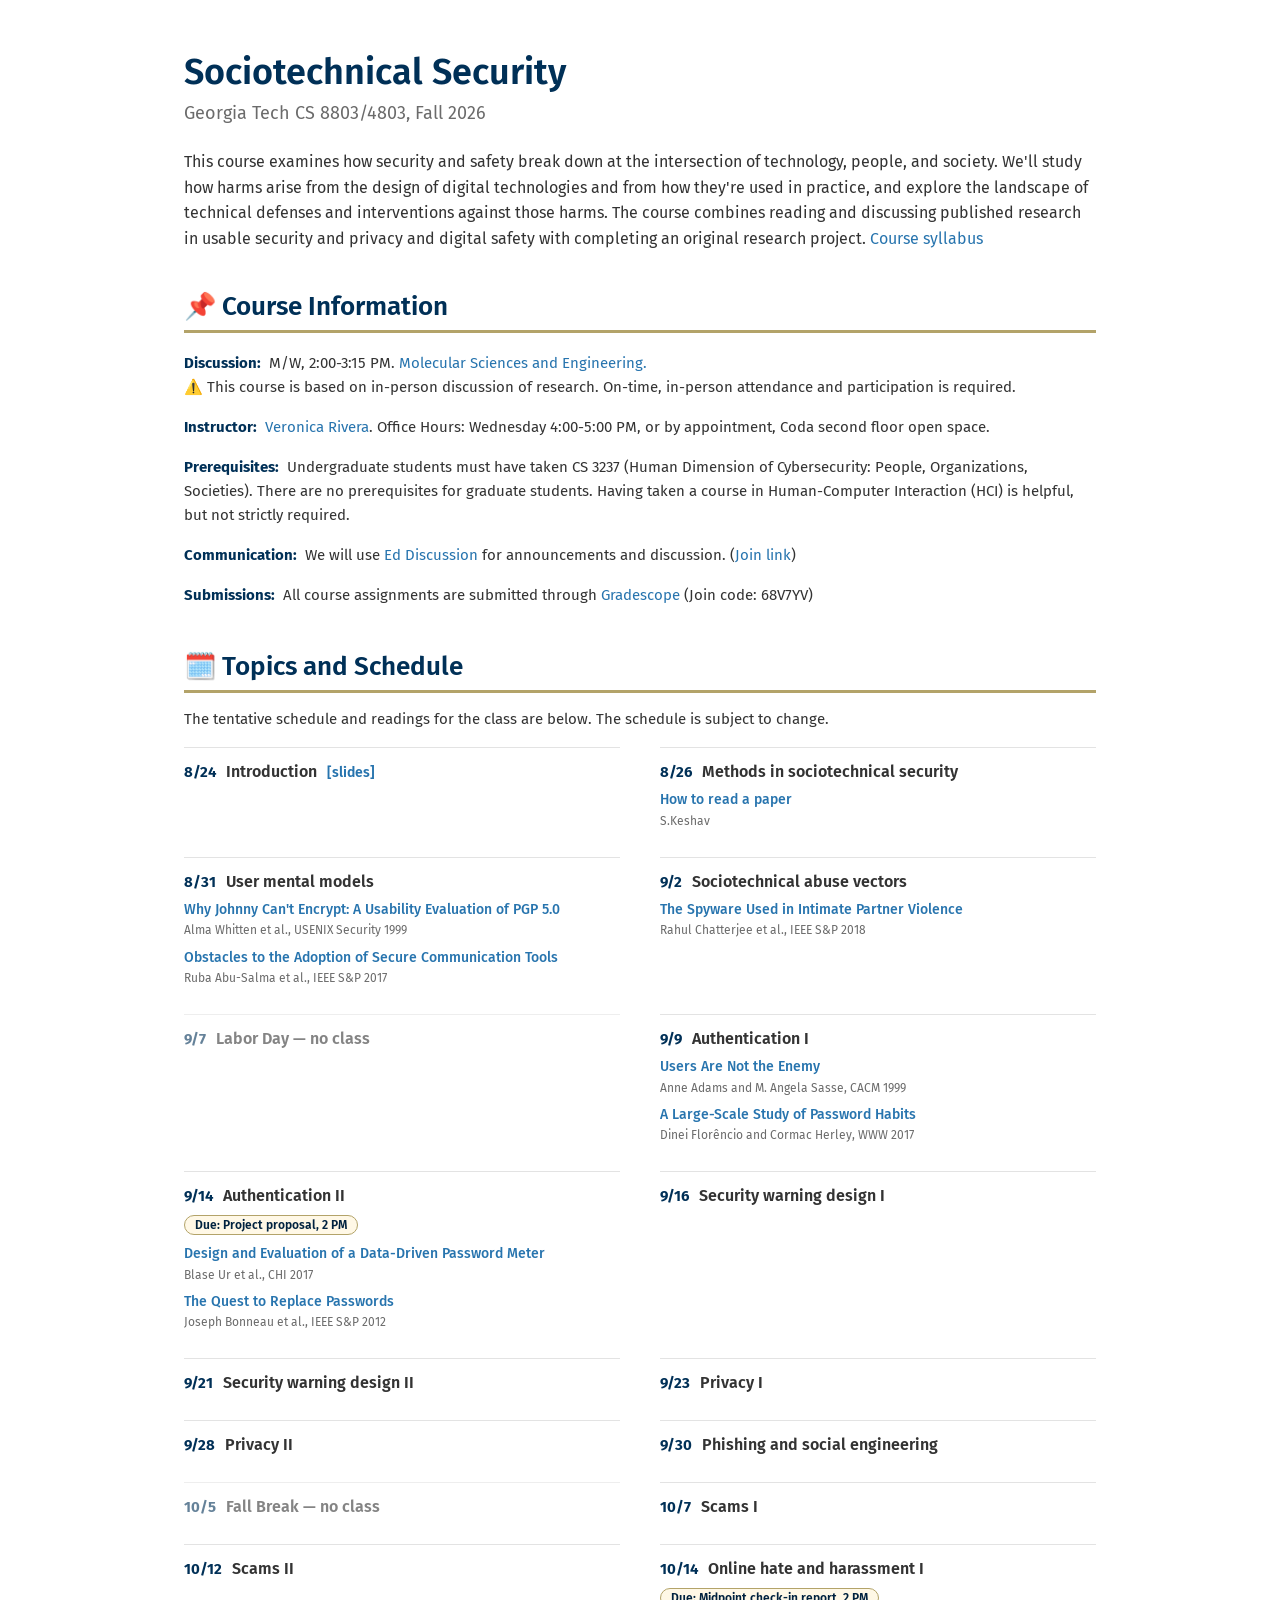
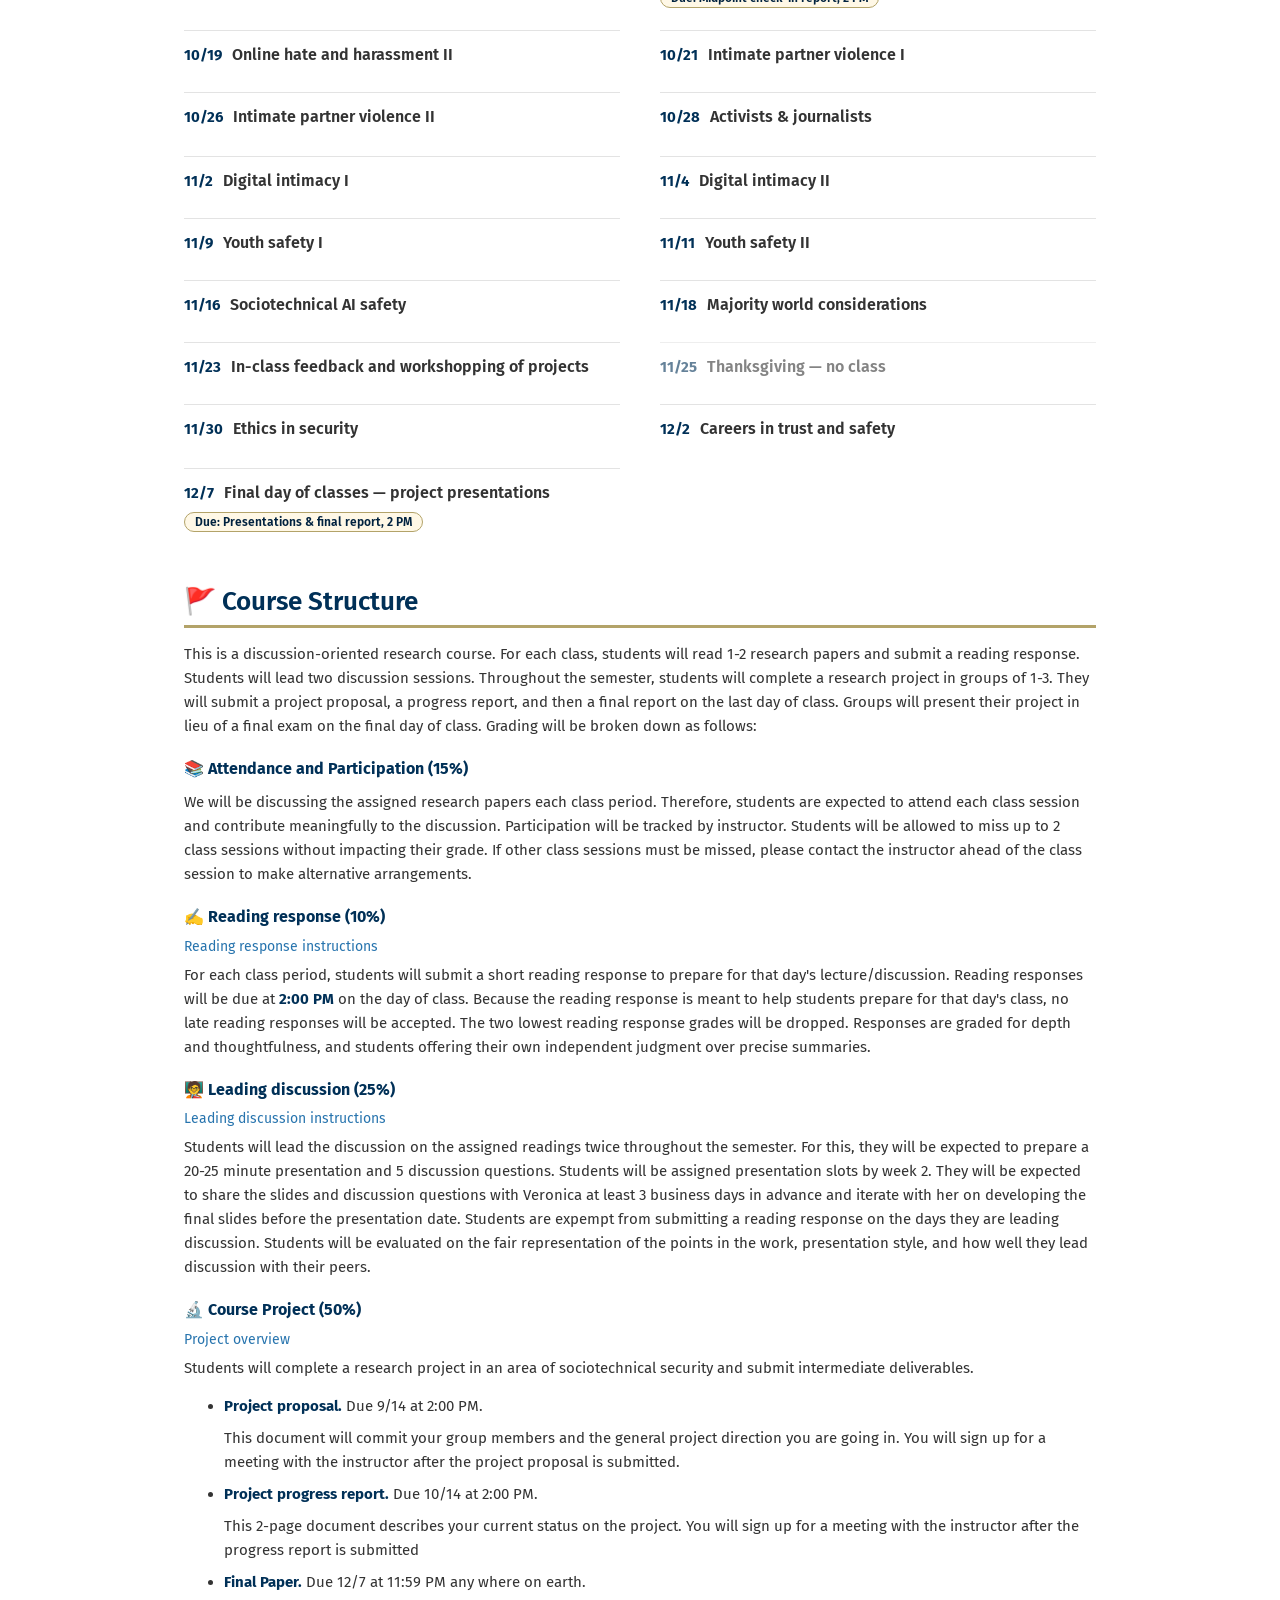
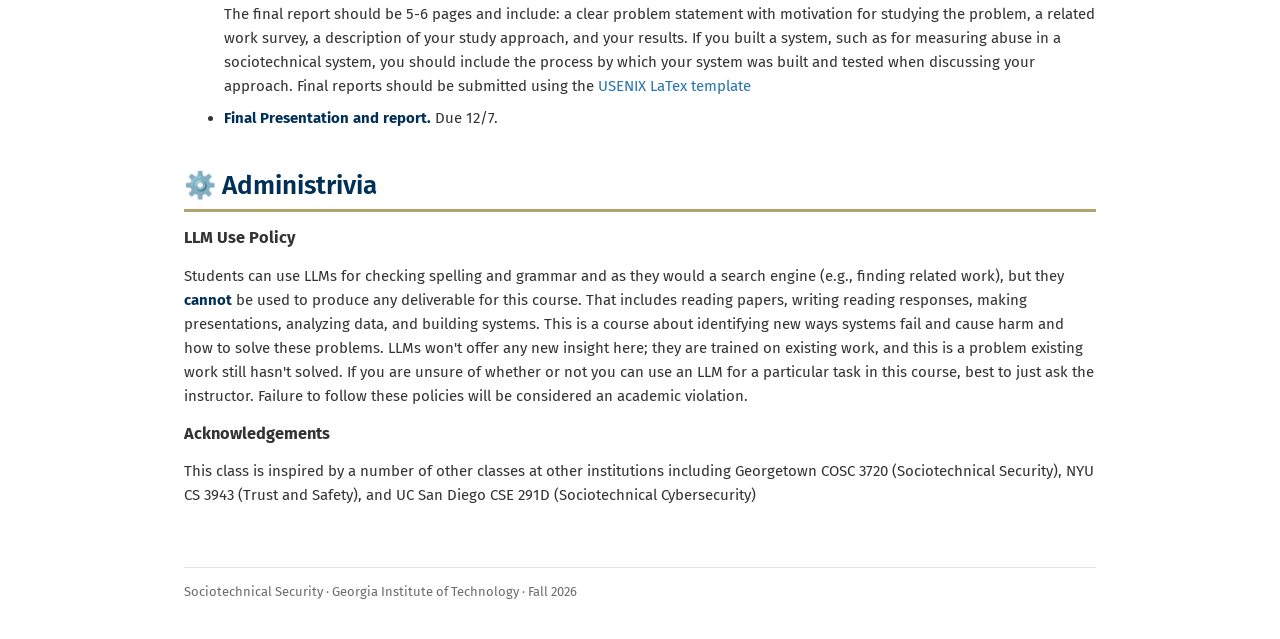
==== commit a37fda1b: "slides day 1" ====
--- a/index.html
+++ b/index.html
@@ -72,6 +72,7 @@
         <div class="day-header">
           <span class="day-date">8/24</span>
           <span class="day-topic">Introduction</span>
+          <a class="slides-link" href="resources/slides/lecture1.pdf">[slides]</a>
         </div>
       </div>
 
--- a/css/style.css
+++ b/css/style.css
@@ -213,6 +213,11 @@
   border-radius: 999px;
 }
 
+.slides-link {
+  font-size: 14px;
+  font-weight: 600;
+}
+
 .reading {
   margin-top: 8px;
 }
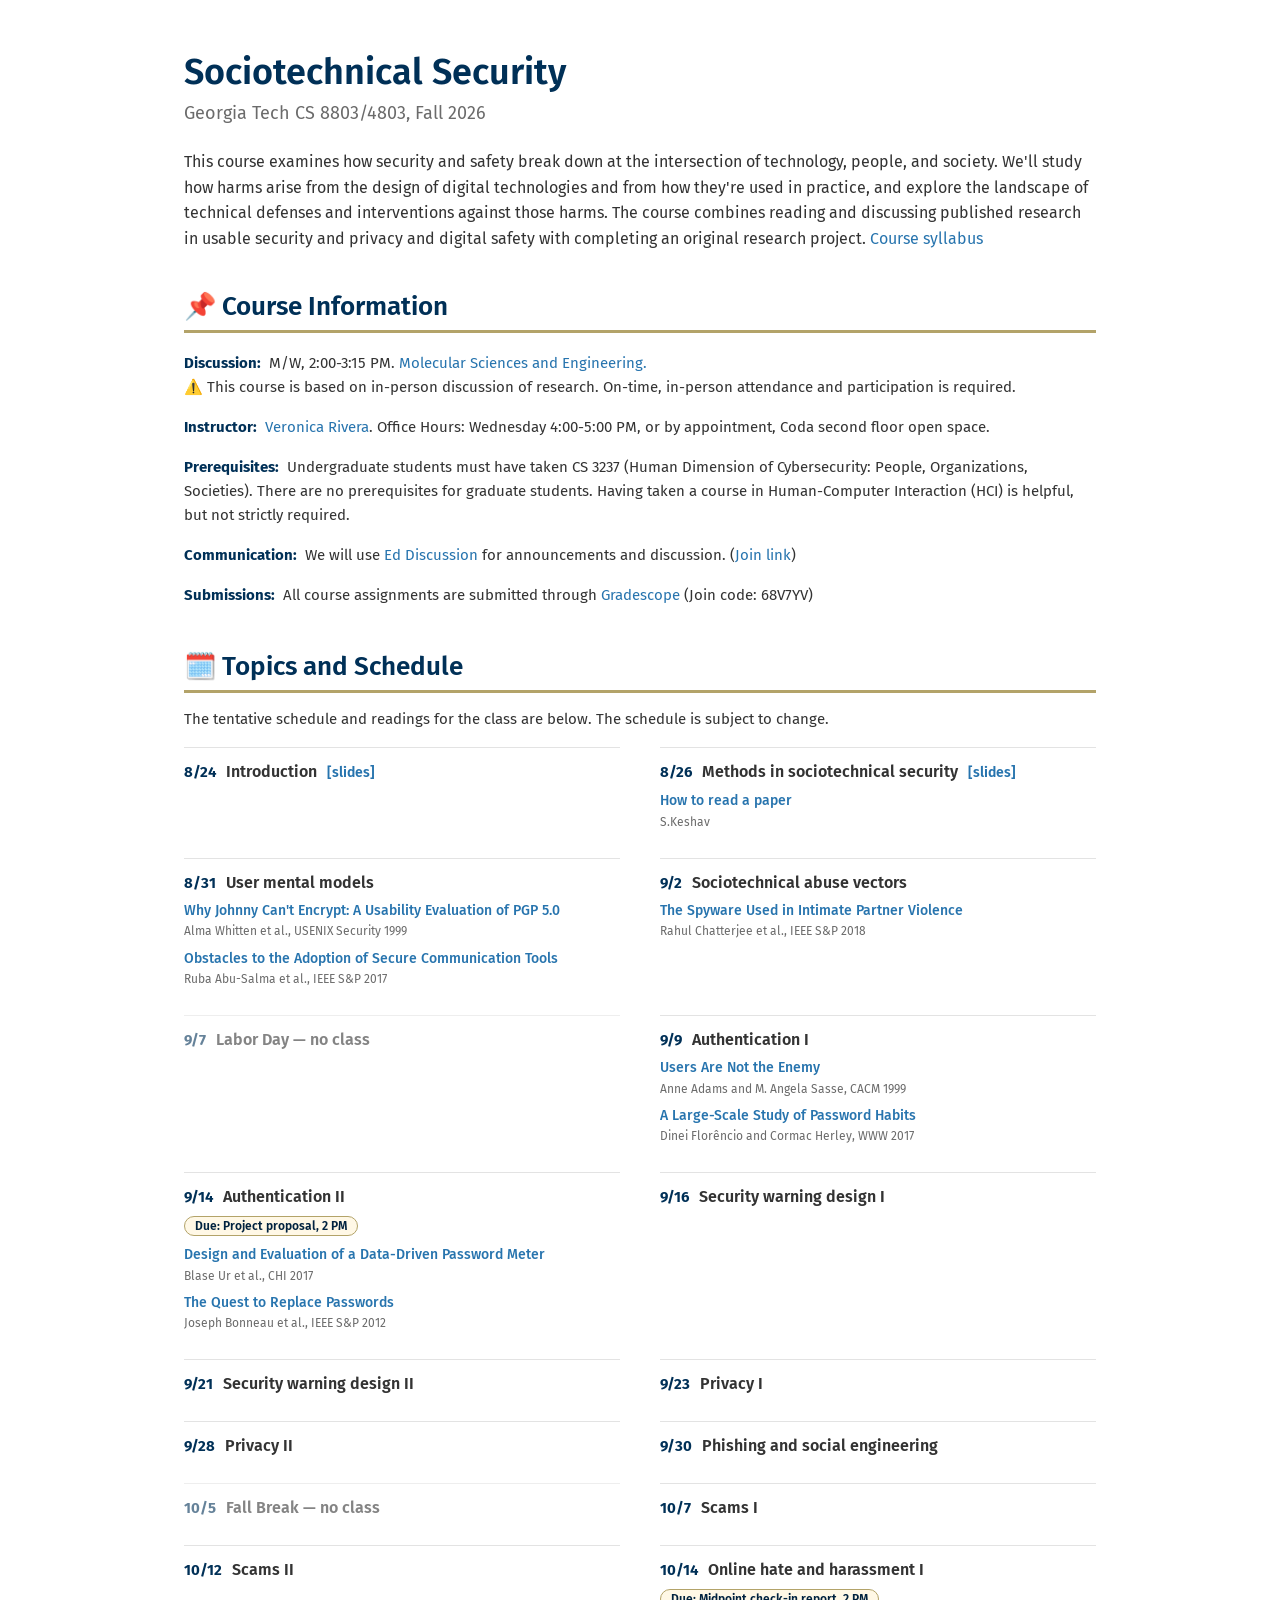
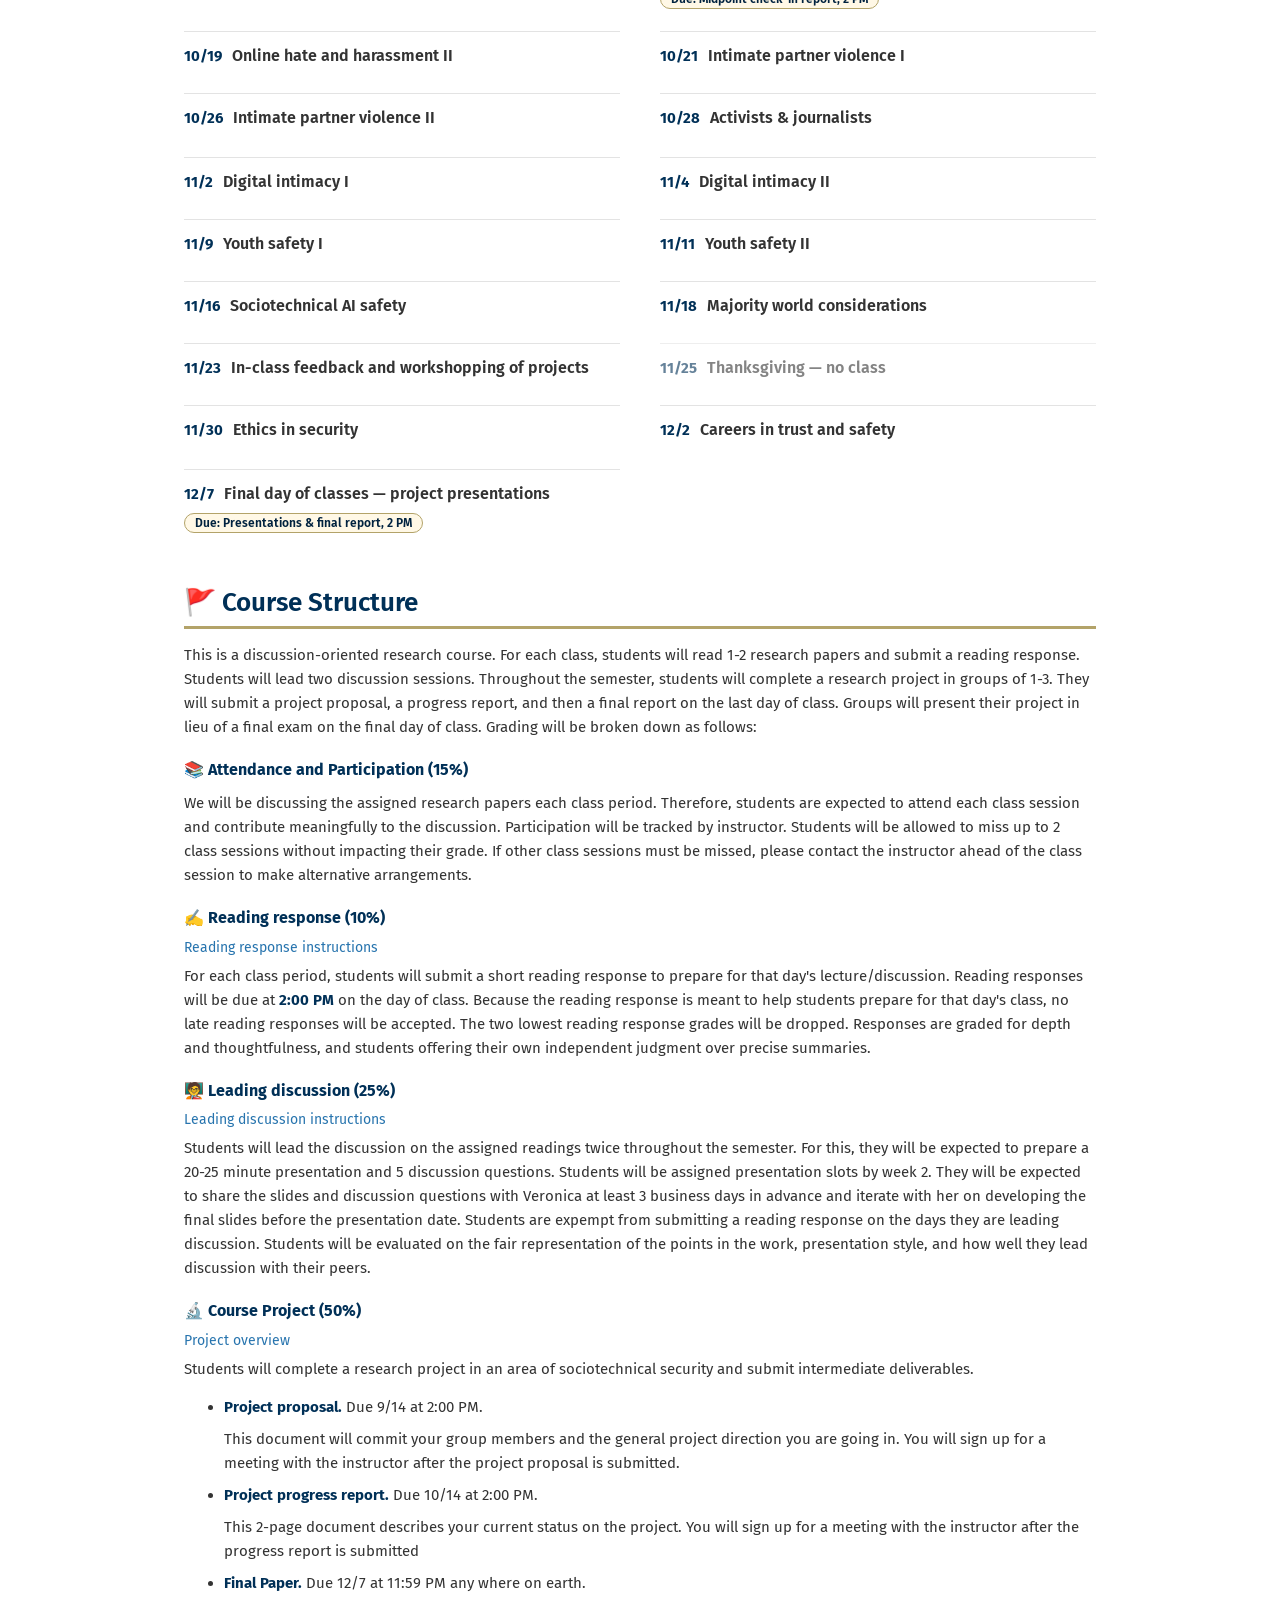
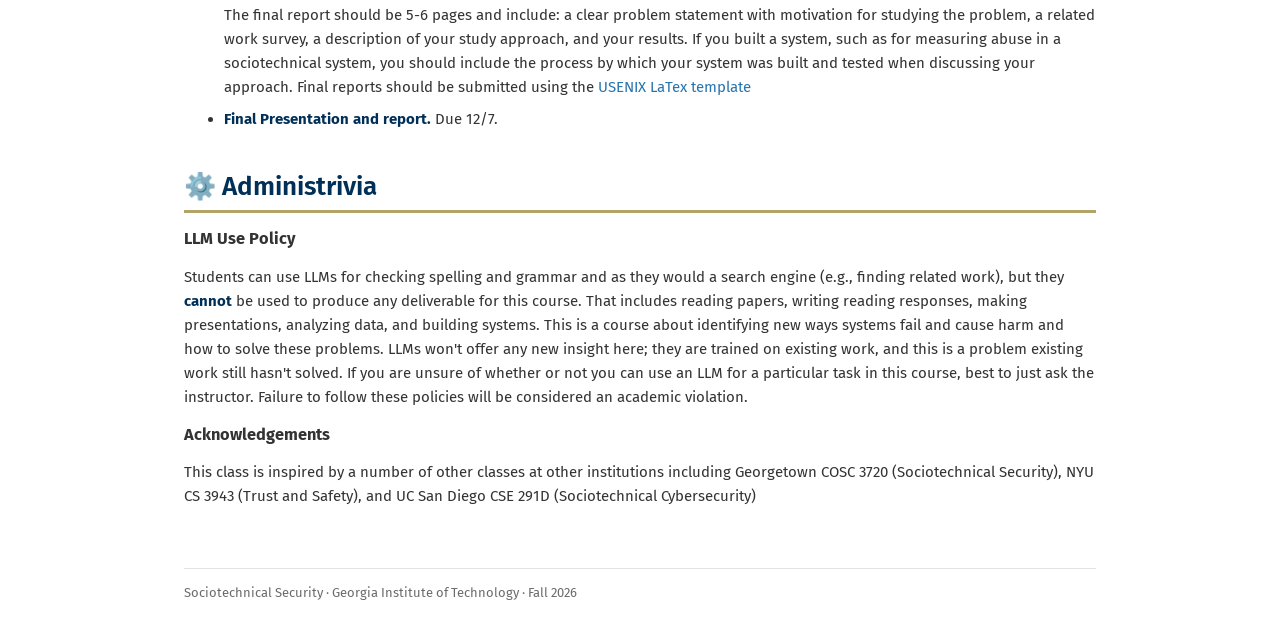
==== commit 8dabf473: "slides for day 2" ====
--- a/index.html
+++ b/index.html
@@ -80,6 +80,7 @@
         <div class="day-header">
           <span class="day-date">8/26</span>
           <span class="day-topic">Methods in sociotechnical security</span>
+          <a class="slides-link" href="resources/slides/lecture2.pdf">[slides]</a>
         </div>
         <div class="reading">
           <p class="reading-title"><a href="https://web.stanford.edu/class/ee384m/Handouts/HowtoReadPaper.pdf">How to read a paper</a></p>
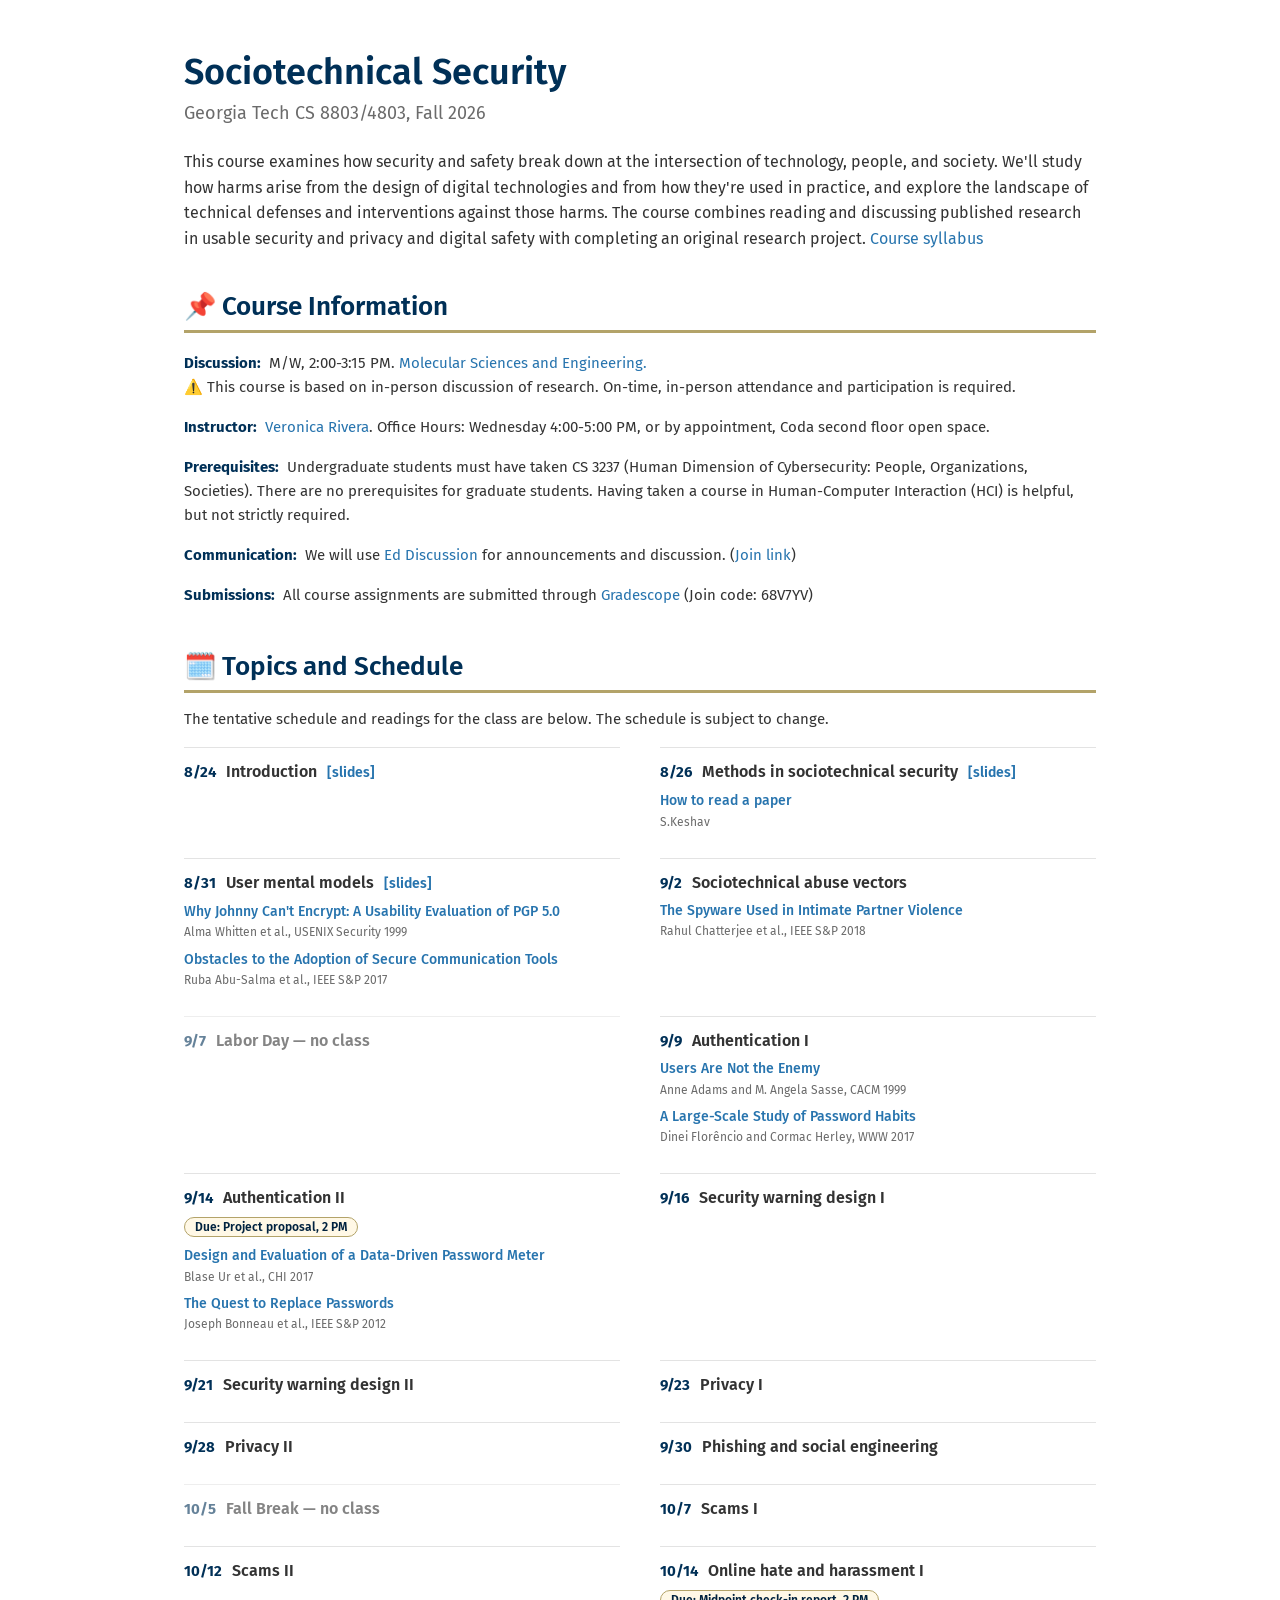
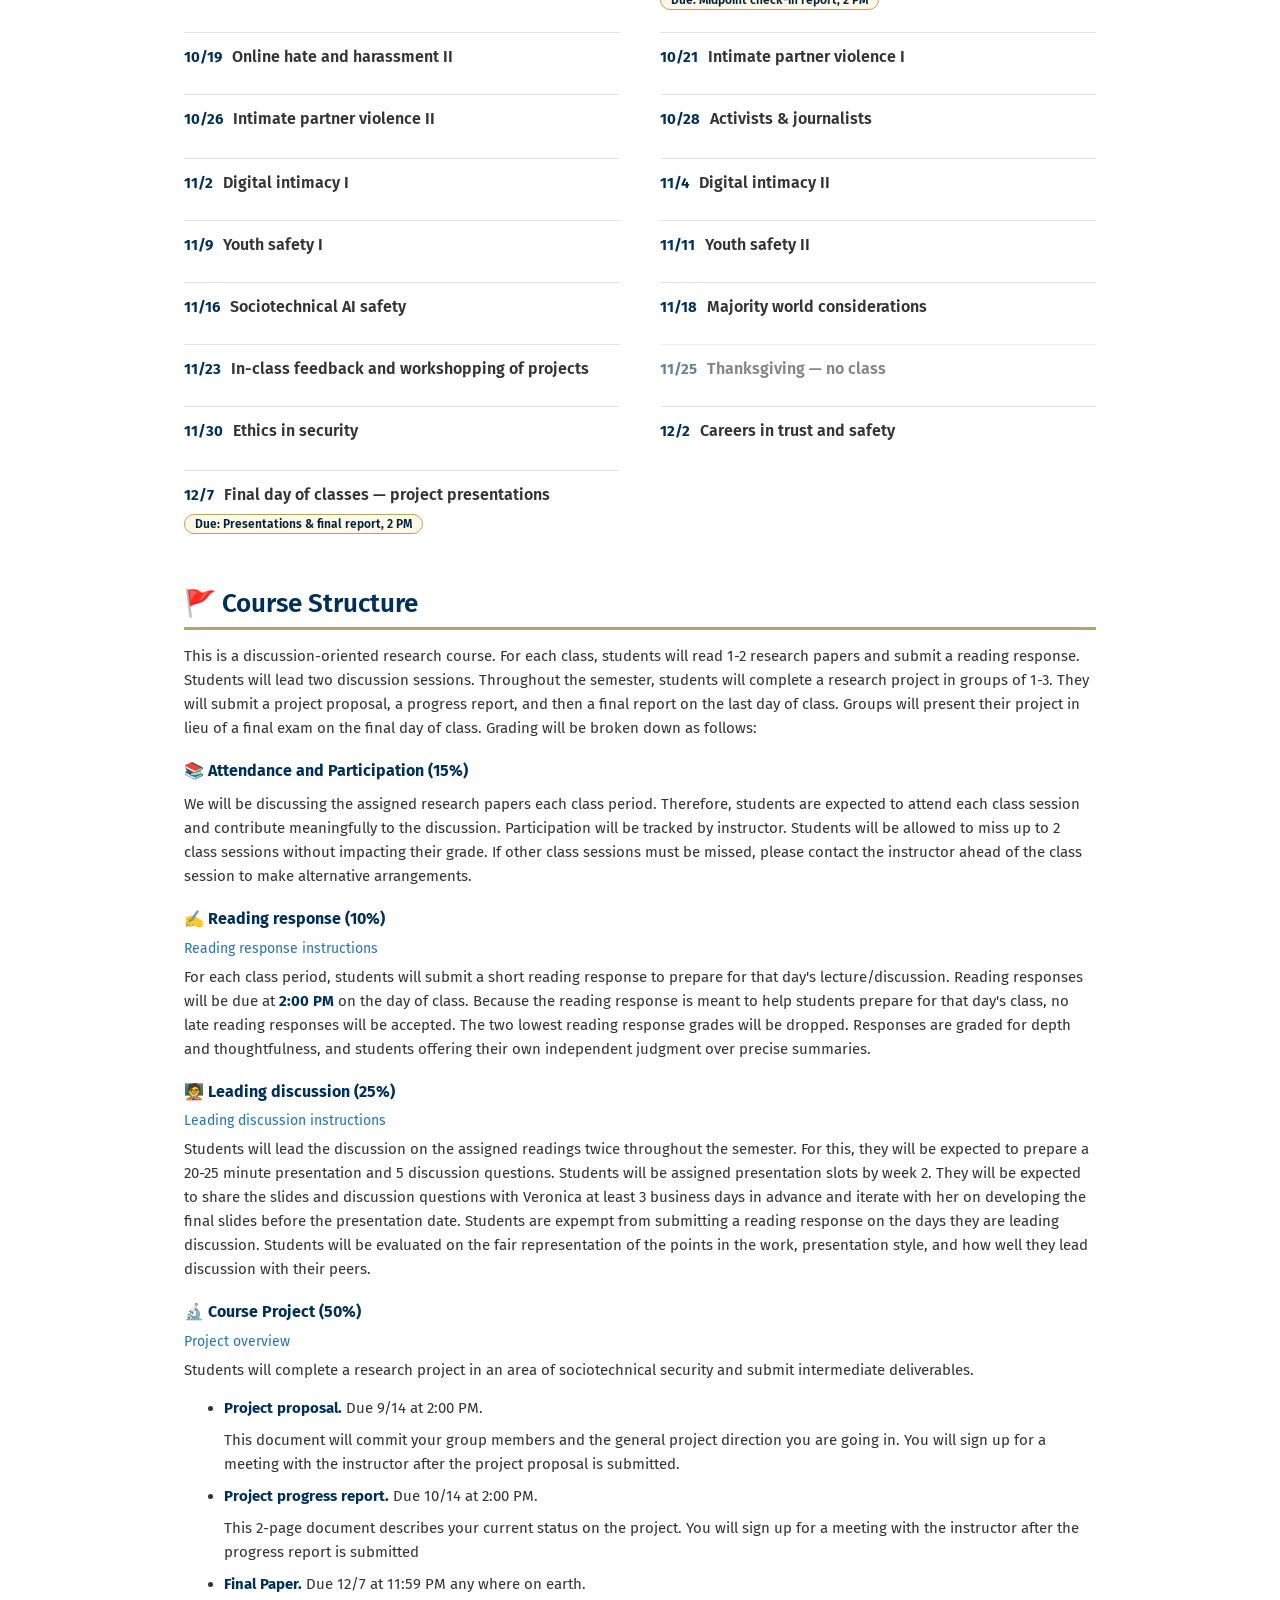
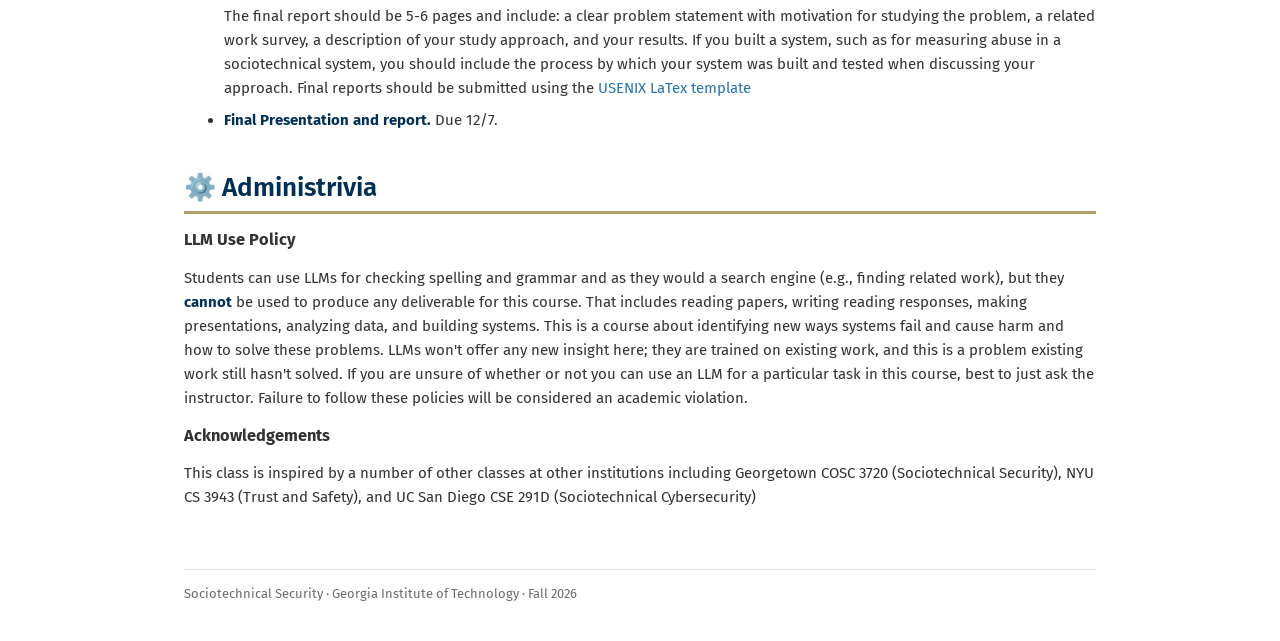
==== commit 9c648e06: "link lecture3 slides on 8/31 schedule entry Co-Authored-By: Claude Sonnet 5 <noreply@anthropic.com>" ====
--- a/index.html
+++ b/index.html
@@ -92,6 +92,7 @@
         <div class="day-header">
           <span class="day-date">8/31</span>
           <span class="day-topic">User mental models</span>
+          <a class="slides-link" href="resources/slides/lecture3.pdf">[slides]</a>
         </div>
         <div class="reading">
           <p class="reading-title"><a href = "https://www.usenix.org/legacy/events/sec99/full_papers/whitten/whitten_html/index.html">Why Johnny Can't Encrypt: A Usability Evaluation of PGP 5.0</a></p>
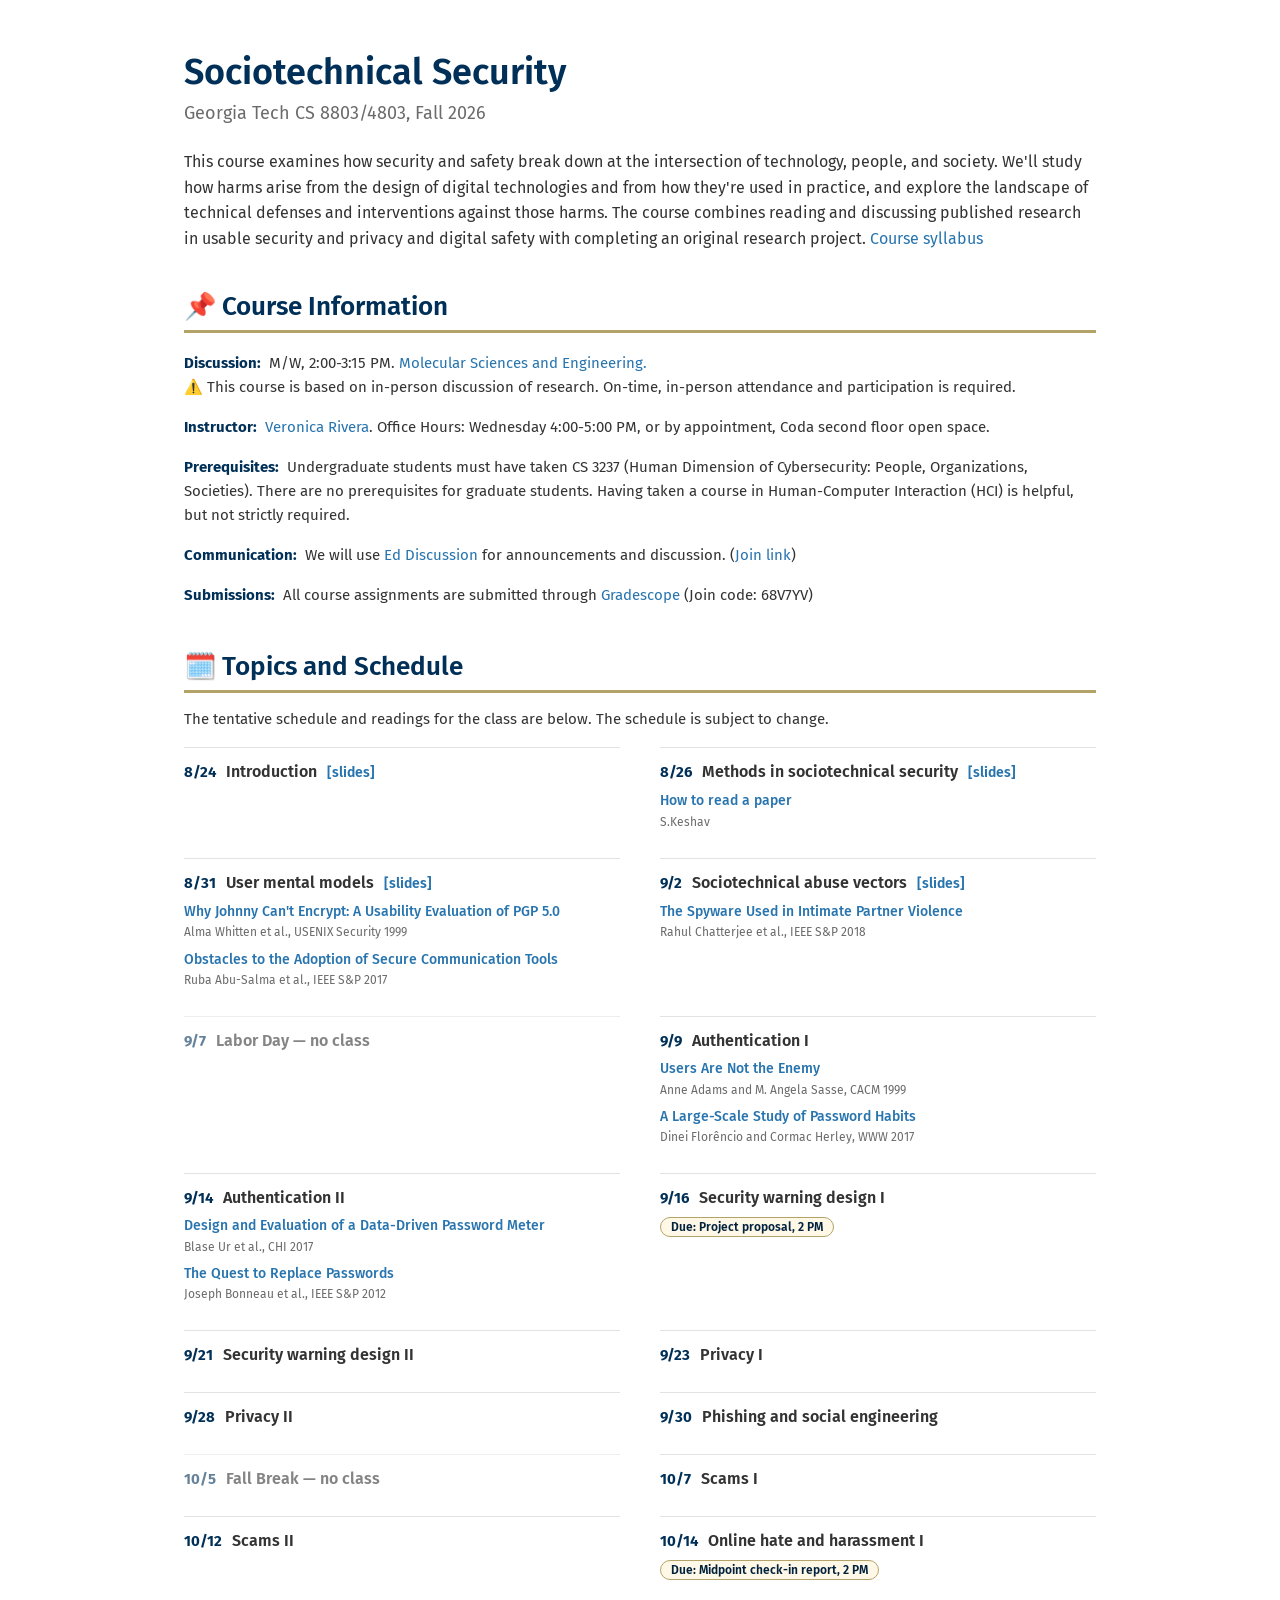
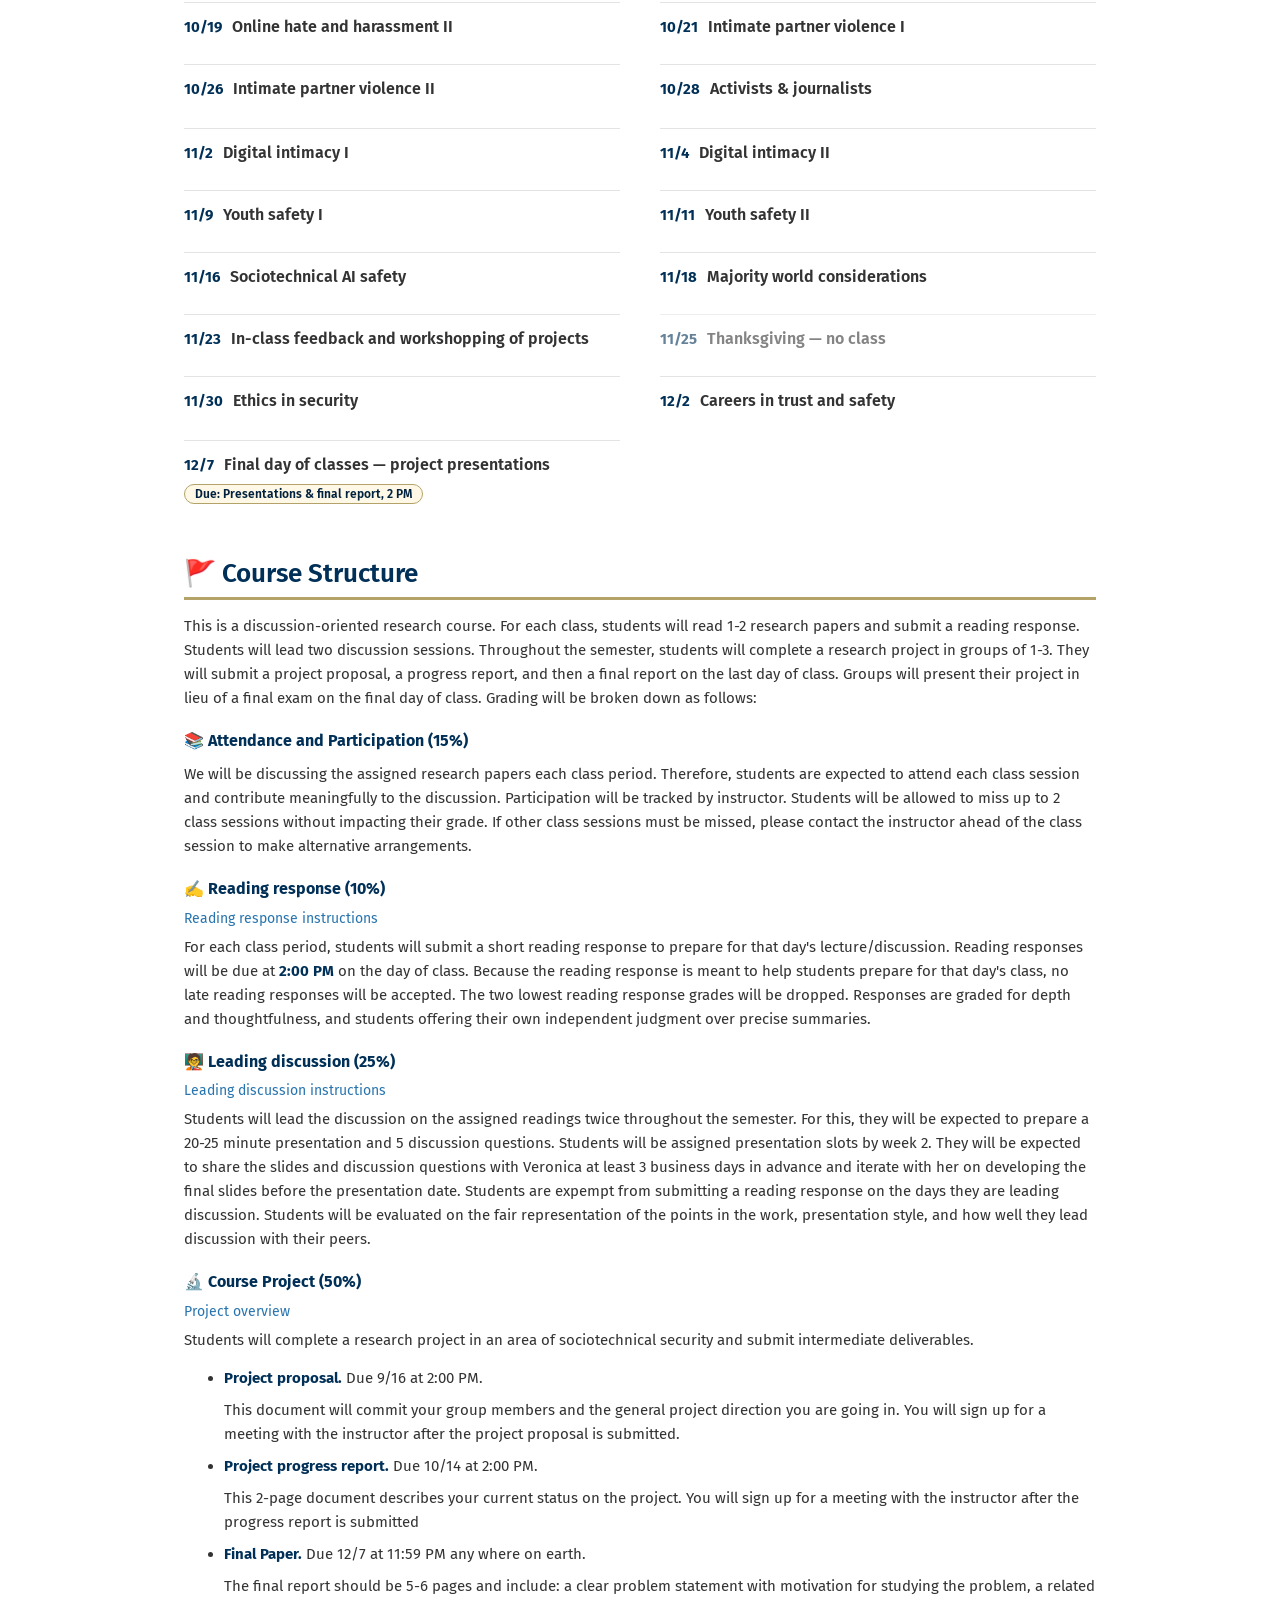
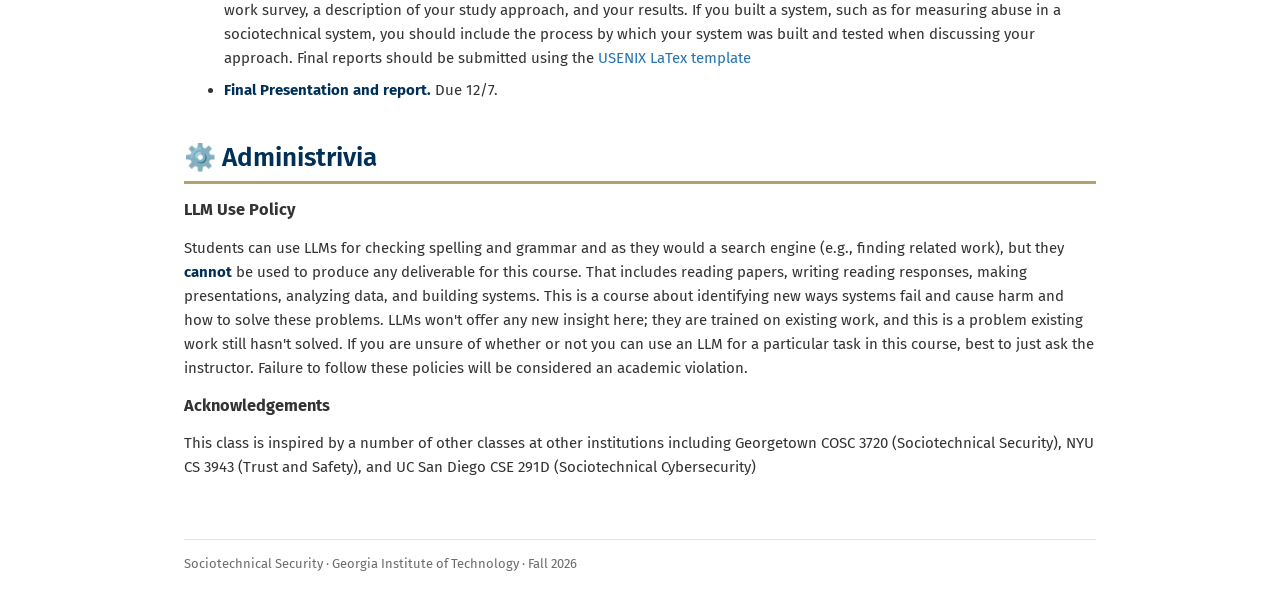
==== commit 2c078d48: "adding class slides" ====
--- a/index.html
+++ b/index.html
@@ -110,6 +110,7 @@
         <div class="day-header">
           <span class="day-date">9/2</span>
           <span class="day-topic">Sociotechnical abuse vectors</span>
+          <a class="slides-link" href="resources/slides/lecture4.pdf">[slides]</a>
         </div>
         <div class="reading">
           <p class="reading-title"><a href="https://pages.cs.wisc.edu/~chatterjee/papers/oakland18-ipvspyware.pdf">The Spyware Used in Intimate Partner Violence</a></p>
@@ -146,7 +147,6 @@
           <span class="day-date">9/14</span>
           <span class="day-topic">Authentication II</span>
         </div>
-        <span class="day-due">Due: Project proposal, 2 PM</span>
         <div class="reading">
           <p class="reading-title"><a href="https://drive.google.com/file/d/1sx40F_p-o_2YEDMJNhZ9s20k1vQdvZSP/view?usp=drive_link">Design and Evaluation of a Data-Driven Password Meter</a></p>
           <p class="reading-cite">Blase Ur et al., CHI 2017</p>
@@ -160,6 +160,7 @@
           <span class="day-date">9/16</span>
           <span class="day-topic">Security warning design I</span>
         </div>
+        <span class="day-due">Due: Project proposal, 2 PM</span>
       </div>
 
       <div class="day">
@@ -367,7 +368,7 @@
       Students will complete a research project in an area of sociotechnical security and submit intermediate deliverables. 
     </p>
     <ul>
-      <li><b>Project proposal.</b> Due 9/14 at 2:00 PM.</li> <p>This document will commit your group members and the general project direction you are going in. You will sign up for a meeting with the instructor after the project proposal is submitted.</p>
+      <li><b>Project proposal.</b> Due 9/16 at 2:00 PM.</li> <p>This document will commit your group members and the general project direction you are going in. You will sign up for a meeting with the instructor after the project proposal is submitted.</p>
       <li><b>Project progress report.</b> Due 10/14 at 2:00 PM.</li> <p>This 2-page document describes your current status on the project. You will sign up for a meeting with the instructor after the progress report is submitted</p>
       <li><b>Final Paper.</b> Due 12/7 at 11:59 PM any where on earth.</li> <p>The final report should be 5-6 pages and include: a clear problem statement with motivation for studying the problem, a related work survey, a description of your study approach, and your results. If you built a system, such as for measuring abuse in a sociotechnical system, you should include the process by which your system was built and tested when discussing your approach. Final reports should be submitted using the <a href = "https://www.usenix.org/conferences/author-resources/paper-templates">USENIX LaTex template</a></p>
       <li><b>Final Presentation and report.</b> Due 12/7.</li>
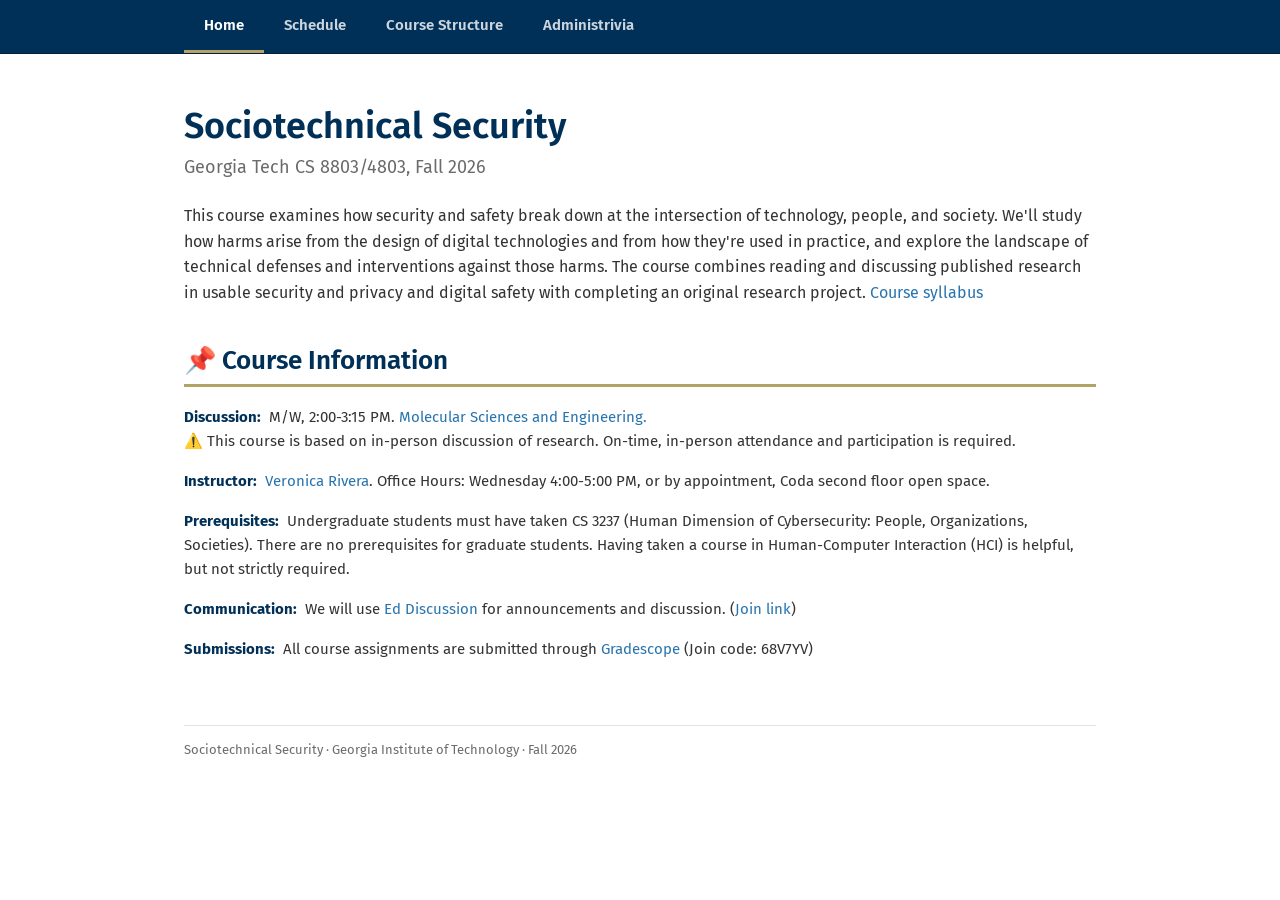
==== commit b285ac59: "changed style, updated project instructions, added leading discussion assignments" ====
--- a/index.html
+++ b/index.html
@@ -3,6 +3,7 @@
   Sociotechnical Security — course site
   Layout/structure modeled on https://cs356.stanford.edu, restyled with
   Georgia Tech's navy/gold palette (see css/style.css :root variables).
+  Top tab navigation modeled on https://cs350s.stanford.edu.
 
   This file is meant to be hand-edited. Search for "EDIT ME" comments
   to find the placeholder spots (instructor info, grading breakdown,
@@ -18,6 +19,16 @@
   <title>Sociotechnical Security</title>
 </head>
 <body>
+
+  <nav class="toolbar">
+    <div class="toolbar-inner">
+      <a class="tab active" href="index.html">Home</a>
+      <a class="tab" href="schedule.html">Schedule</a>
+      <a class="tab" href="structure.html">Course Structure</a>
+      <a class="tab" href="admin.html">Administrivia</a>
+    </div>
+  </nav>
+
   <div class="container">
 
     <h1>Sociotechnical Security</h1>
@@ -63,329 +74,6 @@
       All course assignments are submitted through <a href = "https://www.gradescope.com/courses/1365210">Gradescope</a> (Join code: 68V7YV)
     </p>
 
-    <h2>🗓️ Topics and Schedule</h2>
-    <p>The tentative schedule and readings for the class are below. The schedule is subject to change.</p>
-
-    <div class="schedule">
-
-      <div class="day">
-        <div class="day-header">
-          <span class="day-date">8/24</span>
-          <span class="day-topic">Introduction</span>
-          <a class="slides-link" href="resources/slides/lecture1.pdf">[slides]</a>
-        </div>
-      </div>
-
-      <div class="day">
-        <div class="day-header">
-          <span class="day-date">8/26</span>
-          <span class="day-topic">Methods in sociotechnical security</span>
-          <a class="slides-link" href="resources/slides/lecture2.pdf">[slides]</a>
-        </div>
-        <div class="reading">
-          <p class="reading-title"><a href="https://web.stanford.edu/class/ee384m/Handouts/HowtoReadPaper.pdf">How to read a paper</a></p>
-          <p class="reading-cite">S.Keshav</p>
-        </div>
-      </div>
-
-      <div class="day">
-        <div class="day-header">
-          <span class="day-date">8/31</span>
-          <span class="day-topic">User mental models</span>
-          <a class="slides-link" href="resources/slides/lecture3.pdf">[slides]</a>
-        </div>
-        <div class="reading">
-          <p class="reading-title"><a href = "https://www.usenix.org/legacy/events/sec99/full_papers/whitten/whitten_html/index.html">Why Johnny Can't Encrypt: A Usability Evaluation of PGP 5.0</a></p>
-          <p class="reading-cite">Alma Whitten et al., USENIX Security 1999</p>
-          <p class="reading-title"><a href="https://drive.google.com/file/d/1Dnenh4H2MJo-rdYOxteq2XGMi3TYXBfo/view?usp=drive_link">Obstacles to the Adoption of Secure Communication Tools</a></p>
-          <p class="reading-cite">Ruba Abu-Salma et al., IEEE S&amp;P 2017</p>
-          <!-- <p class="reading-title">Digital Technologies and Intimate Partner Violence: A Qualitative Analysis with Multiple Stakeholders</p>
-          <p class="reading-cite">Diana Freed et al., CSCW 2017</p>
-          <p class="reading-title">The Spyware Used in Intimate Partner Violence</p>
-          <p class="reading-cite">Rahul Chatterjee et al., IEEE S&amp;P 2018</p> -->
-        </div>
-      </div>
-
-      <div class="day">
-        <div class="day-header">
-          <span class="day-date">9/2</span>
-          <span class="day-topic">Sociotechnical abuse vectors</span>
-          <a class="slides-link" href="resources/slides/lecture4.pdf">[slides]</a>
-        </div>
-        <div class="reading">
-          <p class="reading-title"><a href="https://pages.cs.wisc.edu/~chatterjee/papers/oakland18-ipvspyware.pdf">The Spyware Used in Intimate Partner Violence</a></p>
-          <p class="reading-cite">Rahul Chatterjee et al., IEEE S&amp;P 2018</p>
-          <!-- <p class="reading-title"><span class="optional-tag">Optional</span>Digital Technologies and Intimate Partner Violence: A Qualitative Analysis with Multiple Stakeholders</p>
-          <p class="reading-cite">Diana Freed et al., CSCW 2017</p>
-          <p class="reading-title"><span class="optional-tag">Optional</span>Placeholder Paper Title Goes Here</p>
-          <p class="reading-cite">Author et al., Venue Year</p> -->
-        </div>
-      </div>
-
-      <div class="day no-class">
-        <div class="day-header">
-          <span class="day-date">9/7</span>
-          <span class="day-topic">Labor Day — no class</span>
-        </div>
-      </div>
-
-      <div class="day">
-        <div class="day-header">
-          <span class="day-date">9/9</span>
-          <span class="day-topic">Authentication I</span>
-        </div>
-        <div class="reading">
-          <p class="reading-title"><a href="https://discovery.ucl.ac.uk/id/eprint/20247/2/CACM%20FINAL.pdf">Users Are Not the Enemy</a></p>
-          <p class="reading-cite">Anne Adams and M. Angela Sasse, CACM 1999</p>
-          <p class="reading-title"><a href="https://drive.google.com/file/d/1KPTKxH3aS5FQrpQNEjyBHMF7d9QQlbf6/view?usp=sharing">A Large-Scale Study of Password Habits</a></p>
-          <p class="reading-cite">Dinei Florêncio and Cormac Herley, WWW 2017</p>
-        </div>
-      </div>
-
-      <div class="day">
-        <div class="day-header">
-          <span class="day-date">9/14</span>
-          <span class="day-topic">Authentication II</span>
-        </div>
-        <div class="reading">
-          <p class="reading-title"><a href="https://drive.google.com/file/d/1sx40F_p-o_2YEDMJNhZ9s20k1vQdvZSP/view?usp=drive_link">Design and Evaluation of a Data-Driven Password Meter</a></p>
-          <p class="reading-cite">Blase Ur et al., CHI 2017</p>
-          <p class="reading-title"><a href="https://www.cl.cam.ac.uk/~fms27/papers/2012-BonneauHerOorSta-password.pdf">The Quest to Replace Passwords</a></p>
-          <p class="reading-cite">Joseph Bonneau et al., IEEE S&amp;P 2012</p>
-        </div>
-      </div>
-
-      <div class="day">
-        <div class="day-header">
-          <span class="day-date">9/16</span>
-          <span class="day-topic">Security warning design I</span>
-        </div>
-        <span class="day-due">Due: Project proposal, 2 PM</span>
-      </div>
-
-      <div class="day">
-        <div class="day-header">
-          <span class="day-date">9/21</span>
-          <span class="day-topic">Security warning design II</span>
-        </div>
-      </div>
-
-      <div class="day">
-        <div class="day-header">
-          <span class="day-date">9/23</span>
-          <span class="day-topic">Privacy I</span>
-        </div>
-      </div>
-
-      <div class="day">
-        <div class="day-header">
-          <span class="day-date">9/28</span>
-          <span class="day-topic">Privacy II</span>
-        </div>
-      </div>
-
-      <div class="day">
-        <div class="day-header">
-          <span class="day-date">9/30</span>
-          <span class="day-topic">Phishing and social engineering</span>
-        </div>
-      </div>
-
-      <div class="day no-class">
-        <div class="day-header">
-          <span class="day-date">10/5</span>
-          <span class="day-topic">Fall Break — no class</span>
-        </div>
-      </div>
-
-      <div class="day">
-        <div class="day-header">
-          <span class="day-date">10/7</span>
-          <span class="day-topic">Scams I</span>
-        </div>
-      </div>
-
-      <div class="day">
-        <div class="day-header">
-          <span class="day-date">10/12</span>
-          <span class="day-topic">Scams II</span>
-        </div>
-      </div>
-
-      <div class="day">
-        <div class="day-header">
-          <span class="day-date">10/14</span>
-          <span class="day-topic">Online hate and harassment I</span>
-        </div>
-        <span class="day-due">Due: Midpoint check-in report, 2 PM</span>
-      </div>
-
-      <div class="day">
-        <div class="day-header">
-          <span class="day-date">10/19</span>
-          <span class="day-topic">Online hate and harassment II</span>
-        </div>
-      </div>
-
-      <div class="day">
-        <div class="day-header">
-          <span class="day-date">10/21</span>
-          <span class="day-topic">Intimate partner violence I</span>
-        </div>
-      </div>
-
-      <div class="day">
-        <div class="day-header">
-          <span class="day-date">10/26</span>
-          <span class="day-topic">Intimate partner violence II</span>
-        </div>
-      </div>
-
-      <div class="day">
-        <div class="day-header">
-          <span class="day-date">10/28</span>
-          <span class="day-topic">Activists &amp; journalists</span>
-        </div>
-        <div class="reading">
-          <!-- <p class="reading-title">Defensive Technology Use by Political Activists During the Sudanese Revolution</p>
-          <p class="reading-cite">Alaa Daffalla et al., IEEE S&amp;P 2021</p> -->
-        </div>
-      </div>
-
-      <div class="day">
-        <div class="day-header">
-          <span class="day-date">11/2</span>
-          <span class="day-topic">Digital intimacy I</span>
-        </div>
-      </div>
-
-      <div class="day">
-        <div class="day-header">
-          <span class="day-date">11/4</span>
-          <span class="day-topic">Digital intimacy II</span>
-        </div>
-      </div>
-
-      <div class="day">
-        <div class="day-header">
-          <span class="day-date">11/9</span>
-          <span class="day-topic">Youth safety I</span>
-        </div>
-      </div>
-
-      <div class="day">
-        <div class="day-header">
-          <span class="day-date">11/11</span>
-          <span class="day-topic">Youth safety II</span>
-        </div>
-      </div>
-
-      <div class="day">
-        <div class="day-header">
-          <span class="day-date">11/16</span>
-          <span class="day-topic">Sociotechnical AI safety</span>
-        </div>
-      </div>
-
-      <div class="day">
-        <div class="day-header">
-          <span class="day-date">11/18</span>
-          <span class="day-topic">Majority world considerations</span>
-        </div>
-      </div>
-
-      <div class="day">
-        <div class="day-header">
-          <span class="day-date">11/23</span>
-          <span class="day-topic">In-class feedback and workshopping of projects</span>
-        </div>
-      </div>
-
-      <div class="day no-class">
-        <div class="day-header">
-          <span class="day-date">11/25</span>
-          <span class="day-topic">Thanksgiving — no class</span>
-        </div>
-      </div>
-
-      <div class="day">
-        <div class="day-header">
-          <span class="day-date">11/30</span>
-          <span class="day-topic">Ethics in security</span>
-        </div>
-        <div class="reading">
-          <!-- <p class="reading-title">SoK: Safer Digital-Safety Research Involving At-Risk Users</p>
-          <p class="reading-cite">IEEE S&amp;P 2024</p> -->
-        </div>
-      </div>
-
-      <div class="day">
-        <div class="day-header">
-          <span class="day-date">12/2</span>
-          <span class="day-topic">Careers in trust and safety</span>
-        </div>
-        <!-- <p class="reading-cite">Guest discussion: Reddit moderators, academics, who does what, and career paths in this space.</p> -->
-      </div>
-
-      <div class="day">
-        <div class="day-header">
-          <span class="day-date">12/7</span>
-          <span class="day-topic">Final day of classes — project presentations</span>
-        </div>
-        <span class="day-due">Due: Presentations & final report, 2 PM</span>
-      </div>
-
-    </div>
-
-    <h2>🚩 Course Structure</h2>
-
-    <p>
-    This is a discussion-oriented research course. For each class, students will read 1-2 research papers and submit a reading response. Students will lead two discussion sessions.  
-      
-    Throughout the semester, students will complete a research project in groups of 1-3. They will submit a project proposal, a progress report, and then a final report on the last day of class. Groups will present their project in lieu of a final exam on the final day of class. Grading will be broken down as follows: 
-    </p>
-
-    <p class="grading-item"><b>📚 Attendance and Participation (15%)</b></p>
-    <p>
-      We will be discussing the assigned research papers each class period. Therefore, students are expected to attend each class session and contribute meaningfully to the discussion. Participation will be tracked by instructor. Students will be allowed to miss up to 2 class sessions without impacting their grade. If other class sessions must be missed, please contact the instructor ahead of the class session to make alternative arrangements. 
-    </p>
-
-    <p class="grading-item"><b>✍️ Reading response (10%)</b></p>
-    <a href = "resources/F26 CS 8803 Response.pdf">Reading response instructions</a>
-    <p>
-    For each class period, students will submit a short reading response to prepare for that day's lecture/discussion. Reading responses will be due at <b>2:00 PM</b> on the day of class. Because the reading response is meant to help students prepare for that day's class, no late reading responses will be accepted. The two lowest reading response grades will be dropped. Responses are graded for depth and thoughtfulness, and students offering their own independent judgment over precise summaries.
-    </p>
-
-    <p class="grading-item"><b>🧑‍🏫 Leading discussion (25%)</b></p>
-    <a href = "resources/F26 CS 8803 Leading Discussion.pdf">Leading discussion instructions</a>
-    <p>
-      Students will lead the discussion on the assigned readings twice throughout the semester. For this, they will be expected to prepare a 20-25 minute presentation and 5 discussion questions. Students will be assigned presentation slots by week 2. They will be expected to share the slides and discussion questions with Veronica at least 3 business days in advance and iterate with her on developing the final slides before the presentation date. Students are expempt from submitting a reading response on the days they are leading discussion. Students will be evaluated on the fair representation of the points in the work, presentation style, and how well they lead discussion with their peers.
-    </p>
-
-    <p class="grading-item"><b>🔬 Course Project (50%)</b></p>
-    <a href = "resources/F26 CS 8803 Project Overview.pdf">Project overview</a>
-    <p>
-      Students will complete a research project in an area of sociotechnical security and submit intermediate deliverables. 
-    </p>
-    <ul>
-      <li><b>Project proposal.</b> Due 9/16 at 2:00 PM.</li> <p>This document will commit your group members and the general project direction you are going in. You will sign up for a meeting with the instructor after the project proposal is submitted.</p>
-      <li><b>Project progress report.</b> Due 10/14 at 2:00 PM.</li> <p>This 2-page document describes your current status on the project. You will sign up for a meeting with the instructor after the progress report is submitted</p>
-      <li><b>Final Paper.</b> Due 12/7 at 11:59 PM any where on earth.</li> <p>The final report should be 5-6 pages and include: a clear problem statement with motivation for studying the problem, a related work survey, a description of your study approach, and your results. If you built a system, such as for measuring abuse in a sociotechnical system, you should include the process by which your system was built and tested when discussing your approach. Final reports should be submitted using the <a href = "https://www.usenix.org/conferences/author-resources/paper-templates">USENIX LaTex template</a></p>
-      <li><b>Final Presentation and report.</b> Due 12/7.</li>
-
-    </ul>
-
-    <h2>⚙️ Administrivia</h2>
-
-    <h3>LLM Use Policy</h3>
-    <p>
-     Students can use LLMs for checking spelling and grammar and as they would a search engine (e.g., finding related work), but they <b>cannot</b> be used to produce any deliverable for this course. That includes reading papers, writing reading responses, making presentations, analyzing data, and building systems. This is a course about identifying new ways systems fail and cause harm and how to solve these problems. LLMs won't offer any new insight here; they are trained on existing work, and this is a problem existing work still hasn't solved. If you are unsure of whether or not you can use an LLM for a particular task in this course, best to just ask the instructor. Failure to follow these policies will be considered an academic violation. 
-    </p>
-    <h3>Acknowledgements</h3>
-    <p>
-    This class is inspired by a number of other classes at other institutions including Georgetown COSC 3720 (Sociotechnical Security), NYU CS 3943 (Trust and Safety), and UC San Diego CSE 291D (Sociotechnical Cybersecurity)
-    </p>
-
     <footer>
       <!-- EDIT ME -->
       Sociotechnical Security &middot; Georgia Institute of Technology &middot; Fall 2026
--- a/css/style.css
+++ b/css/style.css
@@ -48,6 +48,47 @@
   scroll-behavior: smooth;
 }
 
+/* --- Top tab navigation --------------------------------------------------
+   Sections of the site live on separate pages, linked from a tab bar
+   pinned to the top of every page. Styled to match the navy/gold theme
+   used everywhere else — see :root above to re-theme.                   */
+
+.toolbar {
+  width: 100%;
+  background: var(--gt-navy);
+  border-bottom: 1px solid var(--gt-navy-dark);
+}
+
+.toolbar-inner {
+  max-width: var(--page-max-width);
+  margin: 0 auto;
+  padding: 0 var(--page-padding);
+  display: flex;
+  overflow-x: auto;
+}
+
+.tab {
+  font-family: var(--font-main);
+  font-weight: 600;
+  font-size: 15px;
+  color: rgba(255, 255, 255, 0.8);
+  text-decoration: none;
+  white-space: nowrap;
+  padding: 16px 20px;
+  border-bottom: 3px solid transparent;
+}
+
+.tab:hover {
+  color: #ffffff;
+  background: var(--gt-navy-dark);
+  border-bottom-color: rgba(179, 163, 105, 0.5);
+}
+
+.tab.active {
+  color: #ffffff;
+  border-bottom-color: var(--color-accent);
+}
+
 body {
   margin: 0;
   padding: 0;
@@ -130,6 +171,12 @@
 a:hover {
   color: var(--color-link-hover);
   border-bottom-color: currentColor;
+}
+
+.doc-link {
+  font-family: var(--font-main);
+  font-weight: 400;
+  font-size: 14px;
 }
 
 b, strong {
@@ -285,4 +332,9 @@
   h2 {
     font-size: 22px;
   }
-}
+
+  .tab {
+    font-size: 14px;
+    padding: 14px 14px;
+  }
+}
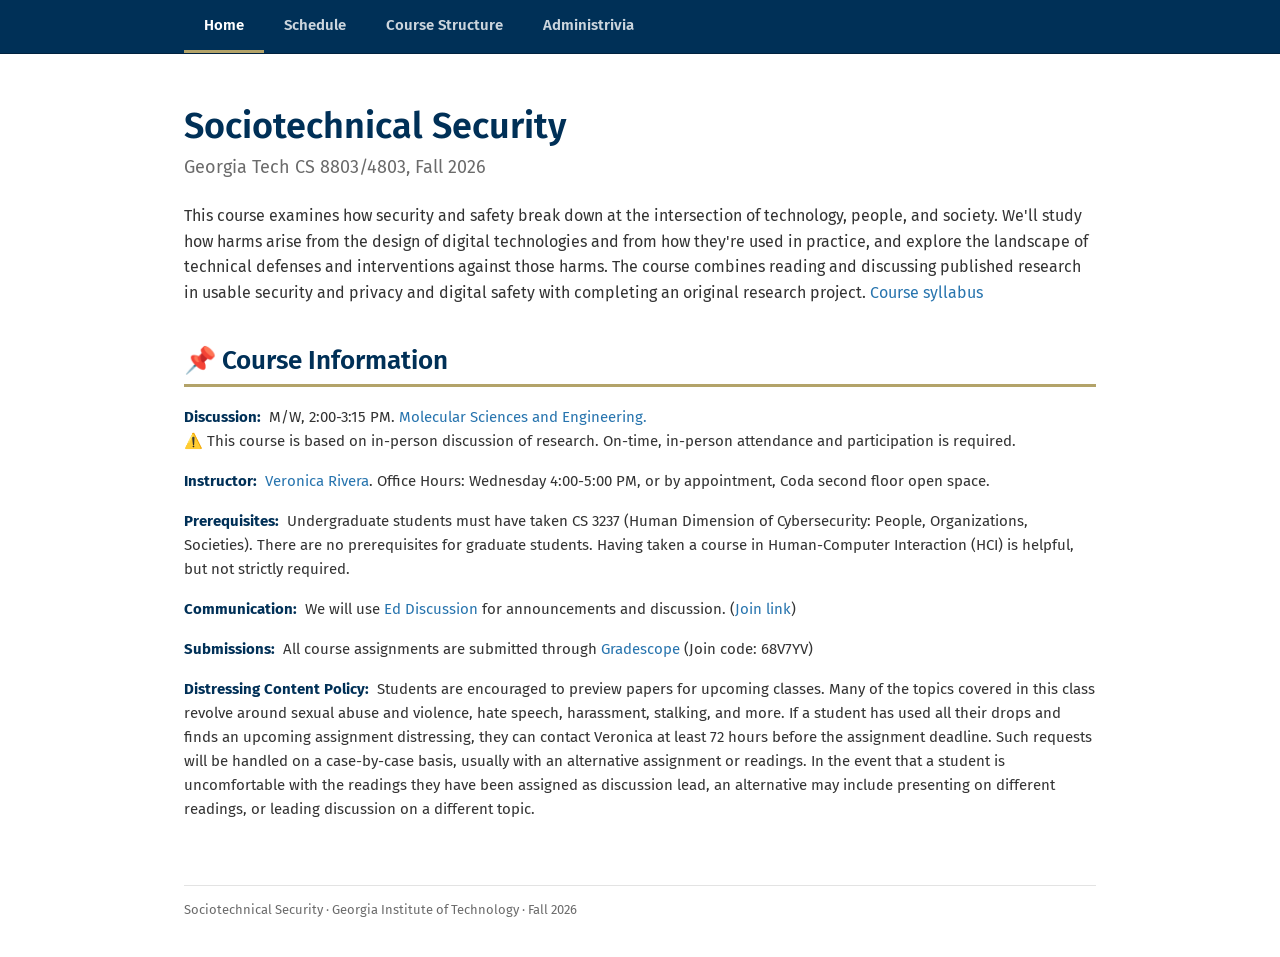
==== commit 23e9b512: "content warnings" ====
--- a/index.html
+++ b/index.html
@@ -74,6 +74,11 @@
       All course assignments are submitted through <a href = "https://www.gradescope.com/courses/1365210">Gradescope</a> (Join code: 68V7YV)
     </p>
 
+    <p class="info-row">
+      <b>Distressing Content Policy:</b>
+      Students are encouraged to preview papers for upcoming classes. Many of the topics covered in this class revolve around sexual abuse and violence, hate speech, harassment, stalking, and more. If a student has used all their drops and finds an upcoming assignment distressing, they can contact Veronica at least 72 hours before the assignment deadline. Such requests will be handled on a case-by-case basis, usually with an alternative assignment or readings. In the event that a student is uncomfortable with the readings they have been assigned as discussion lead, an alternative may include presenting on different readings, or leading discussion on a different topic.
+    </p>
+
     <footer>
       <!-- EDIT ME -->
       Sociotechnical Security &middot; Georgia Institute of Technology &middot; Fall 2026
--- a/css/style.css
+++ b/css/style.css
@@ -30,6 +30,9 @@
   --color-pill-bg: #fff8e6;
   --color-pill-border: var(--gt-gold);
   --color-pill-text: var(--gt-navy-dark);
+  --color-warning-bg: #fdf2f2;
+  --color-warning-border: #e3b4b4;
+  --color-warning-text: #9a3b3b;
 
   /* --- Typography -------------------------------------------------------
      Swap the font-family here to change it site-wide.                   */
@@ -281,6 +284,16 @@
   font-size: 12px;
   color: var(--color-muted);
   margin: 0 0 4px 0;
+}
+
+.content-warning {
+  font-size: 12px;
+  font-style: italic;
+  color: var(--color-warning-text);
+  background: var(--color-warning-bg);
+  border-left: 3px solid var(--color-warning-border);
+  padding: 2px 8px;
+  margin: 0 0 6px 0;
 }
 
 .optional-tag {
